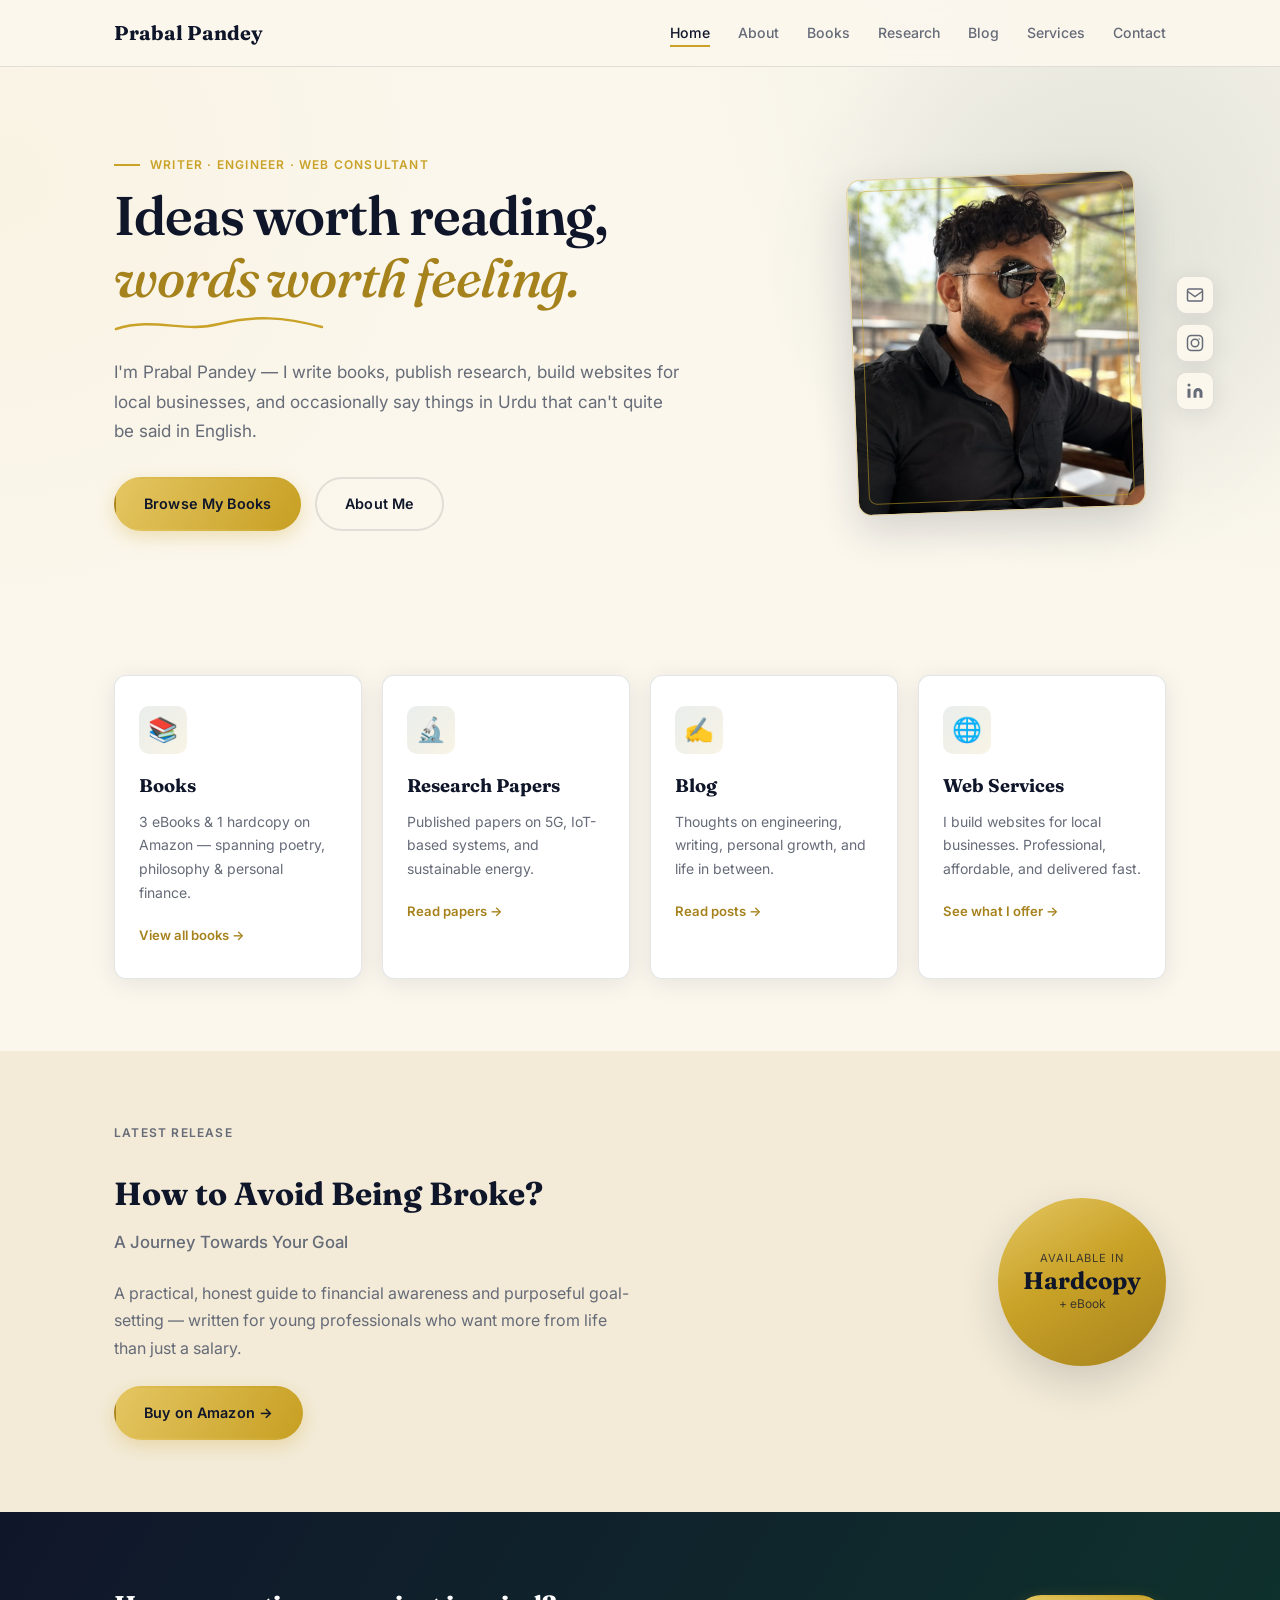
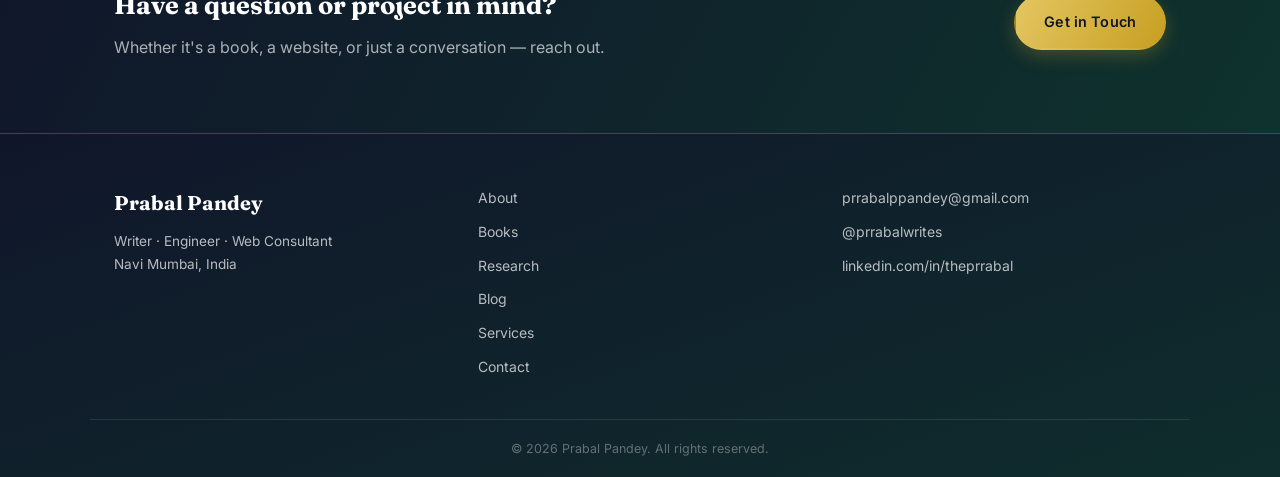
==== index.html @ f01c406b "Add files via upload" ====
<!DOCTYPE html>
<html lang="en">
<head>
<meta charset="UTF-8">
<meta name="viewport" content="width=device-width, initial-scale=1.0">
<meta name="description" content="Prabal Pandey — writer, Electronics & Telecom engineer, and web consultant in Navi Mumbai. Author of four books, published researcher, and website builder for local businesses.">
<link rel="icon" type="image/svg+xml" href="data:image/svg+xml,%3Csvg xmlns='http://www.w3.org/2000/svg' viewBox='0 0 64 64'%3E%3Ccircle cx='32' cy='32' r='32' fill='%2310162A'/%3E%3Ctext x='32' y='42' font-family='Georgia,serif' font-size='26' fill='%23C9A227' text-anchor='middle'%3EPP%3C/text%3E%3C/svg%3E">
<title>Prabal Pandey — Writer, Engineer & Web Consultant</title>
<link rel="preconnect" href="https://fonts.googleapis.com">
<link href="https://fonts.googleapis.com/css2?family=Fraunces:ital,opsz,wght@0,9..144,400;0,9..144,500;0,9..144,600;0,9..144,700;1,9..144,500;1,9..144,600&family=Inter:wght@300;400;500;600&family=Noto+Sans+Devanagari:wght@400;500&display=swap" rel="stylesheet">
<link rel="stylesheet" href="style.css">
</head>
<body>

<header class="site-header">
  <div class="container nav-inner">
    <a href="index.html" class="logo">Prabal Pandey</a>
    <button class="nav-toggle" aria-label="Toggle menu" onclick="document.querySelector('.nav-links').classList.toggle('open')">
      <span></span><span></span><span></span>
    </button>
    <nav class="nav-links">
      <a href="index.html" class="active">Home</a>
      <a href="about.html">About</a>
      <a href="books.html">Books</a>
      <a href="research.html">Research</a>
      <a href="blog.html">Blog</a>
      <a href="services.html">Services</a>
      <a href="contact.html">Contact</a>
    </nav>
  </div>
</header>

<main>
  <!-- Hero -->
  <section class="hero">
    <div class="container hero-inner">
      <div class="hero-text">
        <p class="eyebrow eyebrow-lede">Writer · Engineer · Web Consultant</p>
        <h1>Ideas worth reading,<br><em>words worth feeling.</em></h1>
        <svg class="hero-flourish" viewBox="0 0 210 20" xmlns="http://www.w3.org/2000/svg" aria-hidden="true">
          <path d="M2 14 C 40 2, 70 18, 105 9 S 170 2, 208 12" />
        </svg>
        <p class="hero-sub">I'm Prabal Pandey — I write books, publish research, build websites for local businesses, and occasionally say things in Urdu that can't quite be said in English.</p>
        <div class="hero-cta">
          <a href="books.html" class="btn btn-primary">Browse My Books</a>
          <a href="about.html" class="btn btn-ghost">About Me</a>
        </div>
      </div>
      <div class="hero-image">
        <div class="photo-frame">
          <img src="photo.jpg" alt="Prabal Pandey" onerror="this.parentElement.classList.add('no-photo')">
          <div class="photo-placeholder">PP</div>
        </div>
        <div class="social-float">
          <a href="mailto:prrabalppandey@gmail.com" aria-label="Email" class="social-icon">
            <svg viewBox="0 0 24 24" fill="none" stroke="currentColor" stroke-width="2"><rect x="2" y="4" width="20" height="16" rx="2"/><path d="m2 7 10 7 10-7"/></svg>
          </a>
          <a href="https://www.instagram.com/prrabalwrites" target="_blank" aria-label="Instagram" class="social-icon">
            <svg viewBox="0 0 24 24" fill="none" stroke="currentColor" stroke-width="2"><rect x="2" y="2" width="20" height="20" rx="5"/><circle cx="12" cy="12" r="5"/><circle cx="17.5" cy="6.5" r="1" fill="currentColor" stroke="none"/></svg>
          </a>
          <a href="https://www.linkedin.com/in/theprrabal/" target="_blank" aria-label="LinkedIn" class="social-icon">
            <svg viewBox="0 0 24 24" fill="currentColor"><path d="M16 8a6 6 0 0 1 6 6v7h-4v-7a2 2 0 0 0-2-2 2 2 0 0 0-2 2v7h-4v-7a6 6 0 0 1 6-6zM2 9h4v12H2z"/><circle cx="4" cy="4" r="2"/></svg>
          </a>
        </div>
      </div>
    </div>
  </section>

  <!-- Quick nav cards -->
  <section class="quick-nav section-pad">
    <div class="container">
      <div class="cards-grid">
        <a href="books.html" class="card reveal">
          <div class="card-icon">📚</div>
          <h3>Books</h3>
          <p>3 eBooks & 1 hardcopy on Amazon — spanning poetry, philosophy & personal finance.</p>
          <span class="card-link">View all books →</span>
        </a>
        <a href="research.html" class="card reveal">
          <div class="card-icon">🔬</div>
          <h3>Research Papers</h3>
          <p>Published papers on 5G, IoT-based systems, and sustainable energy.</p>
          <span class="card-link">Read papers →</span>
        </a>
        <a href="blog.html" class="card reveal">
          <div class="card-icon">✍️</div>
          <h3>Blog</h3>
          <p>Thoughts on engineering, writing, personal growth, and life in between.</p>
          <span class="card-link">Read posts →</span>
        </a>
        <a href="services.html" class="card reveal">
          <div class="card-icon">🌐</div>
          <h3>Web Services</h3>
          <p>I build websites for local businesses. Professional, affordable, and delivered fast.</p>
          <span class="card-link">See what I offer →</span>
        </a>
      </div>
    </div>
  </section>

  <!-- Featured book -->
  <section class="featured-book section-pad alt-bg">
    <div class="container featured-inner">
      <div class="featured-text">
        <p class="eyebrow">Latest Release</p>
        <h2>How to Avoid Being Broke?</h2>
        <p class="book-sub">A Journey Towards Your Goal</p>
        <p>A practical, honest guide to financial awareness and purposeful goal-setting — written for young professionals who want more from life than just a salary.</p>
        <a href="https://amzn.in/d/048aUwhO" target="_blank" class="btn btn-primary">Buy on Amazon →</a>
      </div>
      <div class="featured-badge">
        <div class="book-badge">
          <span class="badge-label">Available in</span>
          <span class="badge-format">Hardcopy</span>
          <span class="badge-sub">+ eBook</span>
        </div>
      </div>
    </div>
  </section>

  <!-- Enquiry strip -->
  <section class="enquiry-strip section-pad">
    <div class="container enquiry-inner">
      <div>
        <h2>Have a question or project in mind?</h2>
        <p>Whether it's a book, a website, or just a conversation — reach out.</p>
      </div>
      <a href="contact.html" class="btn btn-primary">Get in Touch</a>
    </div>
  </section>
</main>

<footer class="site-footer">
  <div class="container footer-inner">
    <div class="footer-left">
      <span class="logo">Prabal Pandey</span>
      <p>Writer · Engineer · Web Consultant<br>Navi Mumbai, India</p>
    </div>
    <div class="footer-links">
      <a href="about.html">About</a>
      <a href="books.html">Books</a>
      <a href="research.html">Research</a>
      <a href="blog.html">Blog</a>
      <a href="services.html">Services</a>
      <a href="contact.html">Contact</a>
    </div>
    <div class="footer-social">
      <a href="mailto:prrabalppandey@gmail.com">prrabalppandey@gmail.com</a>
      <a href="https://www.instagram.com/prrabalwrites" target="_blank">@prrabalwrites</a>
      <a href="https://www.linkedin.com/in/theprrabal/" target="_blank">linkedin.com/in/theprrabal</a>
    </div>
  </div>
  <div class="footer-bottom">
    <p>© 2026 Prabal Pandey. All rights reserved.</p>
  </div>
</footer>

<script>
(function(){
  var io = new IntersectionObserver(function(entries){
    entries.forEach(function(e){ if (e.isIntersecting) { e.target.classList.add("is-visible"); io.unobserve(e.target); } });
  }, { threshold: 0.15 });
  document.querySelectorAll(".reveal").forEach(function(el){ io.observe(el); });
})();
</script>
</body>
</html>
---- style.css ----
/* ============================================================
   PRABAL PANDEY — Personal Website Stylesheet
   Design: Ink navy + deep emerald + brass gold — "ledger & manuscript"
   Fonts: Fraunces (display) / Inter (body) / Noto Sans Devanagari
   ============================================================ */

:root {
  --ivory:   #FBF7ED;
  --ivory-d: #F3EBD8;
  --navy:    #10162A;
  --navy-m:  #1B2A4A;
  --emerald: #0E3B2E;
  --emerald-l: #175943;
  --saffron: #C9A227;
  --saffron-d: #A6821D;
  --saffron-l: #E4C662;
  --grey:    #666B78;
  --grey-l:  #98957F;
  --line:    rgba(16,22,42,0.11);
  --radius:  8px;
  --shadow:  0 4px 24px rgba(16,22,42,0.09);
  --shadow-lift: 0 16px 40px rgba(16,22,42,0.16);
  --max-w:   1100px;
}

* { margin: 0; padding: 0; box-sizing: border-box; }
html { scroll-behavior: smooth; }

body {
  background: var(--ivory);
  color: var(--navy);
  font-family: 'Inter', sans-serif;
  font-size: 16px;
  line-height: 1.7;
  -webkit-font-smoothing: antialiased;
  background-image:
    radial-gradient(circle at 100% 0%, rgba(14,59,46,0.05), transparent 40%),
    radial-gradient(circle at 0% 20%, rgba(201,162,39,0.05), transparent 35%);
  background-attachment: fixed;
}

::selection { background: var(--saffron); color: #fff; }
a { color: inherit; text-decoration: none; }
img { max-width: 100%; display: block; }

/* Fraunces optical-size trick: headings get the 'display' cut */
h1, h2, h3, h4, .logo, .eyebrow-serif {
  font-family: 'Fraunces', serif;
  font-optical-sizing: auto;
}

/* ---- Scroll reveal ---- */
.reveal { opacity: 0; transform: translateY(18px); transition: opacity 0.7s ease, transform 0.7s ease; }
.reveal.is-visible { opacity: 1; transform: translateY(0); }

/* ---- Utilities ---- */
.container { max-width: var(--max-w); margin: 0 auto; padding: 0 24px; }
.section-pad { padding: 72px 0; }
.alt-bg { background: var(--ivory-d); }
.eyebrow {
  font-family: 'Inter', sans-serif;
  font-size: 0.75rem;
  font-weight: 600;
  letter-spacing: 0.1em;
  text-transform: uppercase;
  color: var(--saffron);
  margin-bottom: 10px;
}

/* ---- Buttons ---- */
.btn {
  display: inline-block;
  padding: 13px 28px;
  border-radius: 100px;
  font-size: 0.9rem;
  font-weight: 600;
  transition: all 0.25s cubic-bezier(.2,.7,.3,1);
  cursor: pointer;
  letter-spacing: 0.01em;
}
.btn-primary {
  background: linear-gradient(120deg, var(--saffron-l) 0%, var(--saffron) 55%, var(--saffron-d) 100%);
  background-size: 180% 100%;
  background-position: 0% 0%;
  color: var(--navy);
  border: 2px solid transparent;
  box-shadow: 0 6px 18px rgba(201,162,39,0.28);
}
.btn-primary:hover { background-position: 100% 0%; transform: translateY(-2px); box-shadow: 0 10px 24px rgba(201,162,39,0.38); }
.btn-ghost {
  background: transparent;
  color: var(--navy);
  border: 2px solid var(--line);
}
.btn-ghost:hover { border-color: var(--saffron); color: var(--saffron-d); transform: translateY(-2px); }

/* ---- Header / Nav ---- */
.site-header {
  position: sticky; top: 0; z-index: 100;
  background: rgba(251,247,237,0.92);
  backdrop-filter: blur(10px);
  border-bottom: 1px solid var(--line);
}
.nav-inner {
  display: flex;
  align-items: center;
  justify-content: space-between;
  padding-top: 16px;
  padding-bottom: 16px;
}
.logo {
  font-family: 'Fraunces', serif;
  font-weight: 700;
  font-size: 1.25rem;
  color: var(--navy);
}
.nav-links {
  display: flex;
  gap: 28px;
  align-items: center;
}
.nav-links a {
  font-size: 0.88rem;
  font-weight: 500;
  color: var(--grey);
  transition: color 0.15s;
  position: relative;
}
.nav-links a::after {
  content: '';
  position: absolute;
  bottom: -2px; left: 0;
  width: 0; height: 2px;
  background: var(--saffron);
  transition: width 0.2s;
}
.nav-links a:hover, .nav-links a.active { color: var(--navy); }
.nav-links a:hover::after, .nav-links a.active::after { width: 100%; }

.nav-toggle {
  display: none;
  flex-direction: column;
  gap: 5px;
  background: none;
  border: none;
  cursor: pointer;
  padding: 4px;
}
.nav-toggle span {
  display: block;
  width: 24px; height: 2px;
  background: var(--navy);
  border-radius: 2px;
  transition: all 0.2s;
}

/* ---- Hero ---- */
.hero { padding: 88px 0 72px; position: relative; overflow: hidden; }
.hero::before {
  content: '';
  position: absolute;
  top: -20%; right: -8%;
  width: 620px; height: 620px;
  background: radial-gradient(circle, rgba(14,59,46,0.10) 0%, rgba(14,59,46,0) 70%);
  pointer-events: none;
}
.hero-inner {
  display: grid;
  grid-template-columns: 1fr 340px;
  gap: 60px;
  align-items: center;
  position: relative;
}
.hero-text { position: relative; }
.eyebrow.eyebrow-lede { display: flex; align-items: center; gap: 10px; }
.eyebrow.eyebrow-lede::before { content: ''; width: 26px; height: 1.5px; background: var(--saffron); display: inline-block; }
.hero h1 {
  font-family: 'Fraunces', serif;
  font-weight: 600;
  font-size: clamp(2.3rem, 4.5vw, 3.4rem);
  line-height: 1.14;
  letter-spacing: -0.02em;
  margin-bottom: 6px;
}
.hero h1 em { color: var(--saffron-d); font-style: italic; font-weight: 500; }
.hero-flourish { width: 210px; height: 20px; margin-bottom: 22px; display: block; }
.hero-flourish path {
  fill: none;
  stroke: var(--saffron);
  stroke-width: 2.5;
  stroke-linecap: round;
  stroke-dasharray: 260;
  stroke-dashoffset: 260;
  animation: draw-flourish 1.4s 0.3s cubic-bezier(.3,.8,.4,1) forwards;
}
@keyframes draw-flourish { to { stroke-dashoffset: 0; } }
.hero-sub {
  color: var(--grey);
  max-width: 52ch;
  margin-bottom: 32px;
  font-size: 1.07rem;
}
.hero-cta { display: flex; gap: 14px; flex-wrap: wrap; }
.hero-image { position: relative; display: flex; justify-content: center; }
.photo-frame {
  width: 288px; height: 336px;
  border-radius: 14px;
  overflow: hidden;
  background: var(--ivory-d);
  border: 1px solid rgba(201,162,39,0.35);
  box-shadow: var(--shadow-lift);
  position: relative;
  transform: rotate(-2.2deg);
  transition: transform 0.4s cubic-bezier(.2,.7,.3,1);
}
.photo-frame:hover { transform: rotate(0deg) scale(1.015); }
.photo-frame::after {
  content: '';
  position: absolute;
  inset: 10px;
  border: 1px solid rgba(201,162,39,0.55);
  border-radius: 8px;
  pointer-events: none;
  z-index: 2;
}
.photo-frame img {
  width: 100%; height: 100%;
  object-fit: cover;
  object-position: top center;
}
.photo-frame .photo-placeholder {
  display: none;
  width: 100%; height: 100%;
  align-items: center;
  justify-content: center;
  font-family: 'Fraunces', serif;
  font-size: 3rem;
  color: var(--grey-l);
}
.photo-frame.no-photo img { display: none; }
.photo-frame.no-photo .photo-placeholder { display: flex; }

.social-float {
  display: flex;
  flex-direction: column;
  gap: 10px;
  position: absolute;
  right: -48px; top: 50%;
  transform: translateY(-50%);
}
.social-icon {
  width: 38px; height: 38px;
  border-radius: 10px;
  border: 1px solid var(--line);
  background: var(--ivory);
  display: flex; align-items: center; justify-content: center;
  color: var(--grey);
  transition: all 0.18s ease;
  box-shadow: var(--shadow);
}
.social-icon svg { width: 18px; height: 18px; }
.social-icon:hover { color: var(--saffron-d); border-color: var(--saffron); transform: translateX(-2px); }

/* ---- Cards grid ---- */
.cards-grid {
  display: grid;
  grid-template-columns: repeat(4, 1fr);
  gap: 20px;
}
.card {
  background: #fff;
  border: 1px solid var(--line);
  border-radius: 12px;
  padding: 30px 24px;
  transition: all 0.28s cubic-bezier(.2,.7,.3,1);
  display: block;
  box-shadow: var(--shadow);
  position: relative;
  overflow: hidden;
}
.card::before {
  content: '';
  position: absolute; top: 0; left: 0; right: 0; height: 3px;
  background: linear-gradient(90deg, var(--emerald-l), var(--saffron));
  transform: scaleX(0); transform-origin: left;
  transition: transform 0.3s ease;
}
.card:hover { transform: translateY(-6px); border-color: rgba(201,162,39,0.4); box-shadow: var(--shadow-lift); }
.card:hover::before { transform: scaleX(1); }
.card-icon {
  width: 48px; height: 48px;
  border-radius: 10px;
  background: linear-gradient(135deg, rgba(14,59,46,0.09), rgba(201,162,39,0.12));
  display: flex; align-items: center; justify-content: center;
  font-size: 1.5rem;
  margin-bottom: 16px;
}
.card h3 {
  font-family: 'Fraunces', serif;
  font-size: 1.15rem;
  margin-bottom: 8px;
}
.card p { font-size: 0.875rem; color: var(--grey); margin-bottom: 16px; }
.card-link { font-size: 0.82rem; font-weight: 600; color: var(--saffron-d); }

/* ---- Featured book ---- */
.featured-inner {
  display: grid;
  grid-template-columns: 1fr auto;
  gap: 60px;
  align-items: center;
}
.featured-text h2 {
  font-family: 'Fraunces', serif;
  font-size: 2rem;
  margin-bottom: 6px;
}
.book-sub { font-weight: 500; color: var(--grey); margin-bottom: 16px; font-size: 1.05rem; }
.featured-text p { color: var(--grey); max-width: 52ch; margin-bottom: 24px; }
.book-badge {
  width: 168px; height: 168px;
  border-radius: 50%;
  background: linear-gradient(150deg, var(--saffron-l) 0%, var(--saffron) 45%, var(--saffron-d) 100%);
  color: var(--navy);
  display: flex;
  flex-direction: column;
  align-items: center;
  justify-content: center;
  text-align: center;
  padding: 16px;
  box-shadow: var(--shadow-lift);
}
.badge-label { font-size: 0.7rem; text-transform: uppercase; letter-spacing: 0.08em; opacity: 0.75; }
.badge-format { font-family: 'Fraunces', serif; font-size: 1.5rem; font-weight: 700; line-height: 1.1; }
.badge-sub { font-size: 0.75rem; opacity: 0.75; }

/* ---- Enquiry strip ---- */
.enquiry-strip { background: linear-gradient(120deg, var(--navy) 0%, var(--emerald) 130%); }
.enquiry-inner {
  display: flex;
  align-items: center;
  justify-content: space-between;
  gap: 32px;
  flex-wrap: wrap;
}
.enquiry-strip h2 {
  font-family: 'Fraunces', serif;
  font-size: 1.6rem;
  color: #fff;
  margin-bottom: 6px;
}
.enquiry-strip p { color: rgba(255,255,255,0.65); }
.enquiry-strip .btn-primary { flex-shrink: 0; }

/* ---- Page Hero (inner pages) ---- */
.page-hero {
  background: linear-gradient(125deg, var(--navy) 0%, var(--emerald) 140%);
  padding: 64px 0;
  text-align: center;
  position: relative;
  border-bottom: 1px solid rgba(201,162,39,0.3);
}
.page-hero h1 {
  font-family: 'Fraunces', serif;
  font-weight: 600;
  font-size: 2.5rem;
  color: #fff;
  margin-bottom: 12px;
}
.page-hero p { color: rgba(255,255,255,0.68); max-width: 50ch; margin: 0 auto; }

/* ---- About page ---- */
.about-grid {
  display: grid;
  grid-template-columns: 340px 1fr;
  gap: 60px;
  align-items: start;
}
.about-photo {
  border-radius: 14px;
  overflow: hidden;
  border: 1px solid rgba(201,162,39,0.35);
  box-shadow: var(--shadow-lift);
  height: 400px;
  background: var(--ivory-d);
  position: relative;
}
.about-photo::after {
  content: '';
  position: absolute;
  inset: 10px;
  border: 1px solid rgba(201,162,39,0.55);
  border-radius: 8px;
  pointer-events: none;
}
.about-photo img { width: 100%; height: 100%; object-fit: cover; object-position: top center; }
.about-photo .photo-placeholder { display: none; width: 100%; height: 100%; align-items: center; justify-content: center; font-family: 'Fraunces', serif; font-size: 4rem; color: var(--grey-l); }
.about-photo.no-photo img { display: none; }
.about-photo.no-photo .photo-placeholder { display: flex; }
.about-content h2 {
  font-family: 'Fraunces', serif;
  font-size: 2rem;
  margin-bottom: 6px;
}
.about-role { color: var(--saffron); font-weight: 600; font-size: 0.9rem; letter-spacing: 0.04em; text-transform: uppercase; margin-bottom: 20px; }
.about-content p { color: var(--grey); margin-bottom: 16px; }
.about-content p:last-child { margin-bottom: 0; }
.about-tags { display: flex; flex-wrap: wrap; gap: 10px; margin-top: 24px; }
.tag {
  font-size: 0.8rem;
  padding: 5px 14px;
  border-radius: 100px;
  background: var(--ivory-d);
  border: 1px solid var(--line);
  color: var(--navy);
  font-weight: 500;
}

/* ---- Books page ---- */
.books-grid { display: flex; flex-direction: column; gap: 32px; }
.book-card {
  display: grid;
  grid-template-columns: auto 1fr auto;
  gap: 28px;
  align-items: start;
  background: #fff;
  border: 1px solid var(--line);
  border-radius: 10px;
  padding: 28px;
  box-shadow: var(--shadow);
  transition: all 0.2s ease;
}
.book-card:hover { border-color: var(--saffron); transform: translateY(-2px); }
.book-spine {
  width: 80px; height: 110px;
  border-radius: 4px;
  display: flex;
  align-items: center;
  justify-content: center;
  font-size: 2rem;
  flex-shrink: 0;
}
.book-spine.ebook { background: linear-gradient(135deg, #C9A227 0%, #A6821D 100%); }
.book-spine.hardcopy { background: linear-gradient(135deg, #10162A 0%, #1B2A4A 100%); }
.book-info h3 {
  font-family: 'Fraunces', serif;
  font-size: 1.3rem;
  margin-bottom: 6px;
}
.book-format {
  display: inline-block;
  font-size: 0.7rem;
  text-transform: uppercase;
  letter-spacing: 0.07em;
  padding: 3px 10px;
  border-radius: 100px;
  margin-bottom: 12px;
  font-weight: 600;
}
.book-format.ebook { background: rgba(201,162,39,0.12); color: var(--saffron-d); }
.book-format.hardcopy { background: rgba(26,31,54,0.08); color: var(--navy); }
.book-info p { color: var(--grey); font-size: 0.92rem; }
.book-cta { flex-shrink: 0; }

/* ---- Research page ---- */
.papers-list { display: flex; flex-direction: column; gap: 24px; }
.paper-card {
  background: #fff;
  border: 1px solid var(--line);
  border-radius: 10px;
  padding: 28px;
  box-shadow: var(--shadow);
  transition: border-color 0.2s;
}
.paper-card:hover { border-color: var(--saffron); }
.paper-meta {
  display: flex;
  gap: 12px;
  align-items: center;
  margin-bottom: 10px;
  flex-wrap: wrap;
}
.paper-tag {
  font-size: 0.7rem;
  text-transform: uppercase;
  letter-spacing: 0.07em;
  font-weight: 600;
  padding: 3px 10px;
  border-radius: 100px;
  background: rgba(201,162,39,0.1);
  color: var(--saffron-d);
}
.paper-journal {
  font-size: 0.8rem;
  color: var(--grey-l);
}
.paper-card h3 {
  font-family: 'Fraunces', serif;
  font-size: 1.15rem;
  margin-bottom: 8px;
}
.paper-card p { color: var(--grey); font-size: 0.9rem; margin-bottom: 16px; }
.paper-link {
  font-size: 0.85rem;
  font-weight: 600;
  color: var(--saffron);
  display: inline-flex;
  align-items: center;
  gap: 6px;
  transition: gap 0.15s;
}
.paper-link:hover { gap: 10px; }

/* ---- Blog page ---- */
.blog-grid { display: grid; grid-template-columns: repeat(2, 1fr); gap: 24px; }
.blog-card {
  background: #fff;
  border: 1px solid var(--line);
  border-radius: 10px;
  overflow: hidden;
  box-shadow: var(--shadow);
  transition: all 0.2s ease;
}
.blog-card:hover { transform: translateY(-3px); border-color: var(--saffron); }
.blog-img {
  height: 180px;
  background: var(--ivory-d);
  display: flex;
  align-items: center;
  justify-content: center;
  font-size: 3rem;
}
.blog-body { padding: 22px; }
.blog-date { font-size: 0.75rem; color: var(--grey-l); margin-bottom: 8px; }
.blog-body h3 { font-family: 'Fraunces', serif; font-size: 1.1rem; margin-bottom: 8px; }
.blog-body p { font-size: 0.875rem; color: var(--grey); margin-bottom: 16px; }
.blog-link { font-size: 0.82rem; font-weight: 600; color: var(--saffron); }

.blog-coming {
  text-align: center;
  padding: 72px 24px;
  background: #fff;
  border: 1px dashed var(--line);
  border-radius: 10px;
}
.blog-coming .big-icon { font-size: 3rem; margin-bottom: 16px; }
.blog-coming h3 { font-family: 'Fraunces', serif; font-size: 1.5rem; margin-bottom: 10px; }
.blog-coming p { color: var(--grey); max-width: 42ch; margin: 0 auto 24px; }

/* ---- Services page ---- */
.services-hero-text {
  max-width: 640px;
  margin: 0 auto;
  text-align: center;
  padding: 64px 24px 0;
}
.services-hero-text h2 {
  font-family: 'Fraunces', serif;
  font-size: 2rem;
  margin-bottom: 14px;
}
.services-hero-text p { color: var(--grey); }

.services-grid {
  display: grid;
  grid-template-columns: repeat(3, 1fr);
  gap: 22px;
  margin-top: 48px;
}
.service-card {
  background: #fff;
  border: 1px solid var(--line);
  border-radius: 10px;
  padding: 28px;
  box-shadow: var(--shadow);
}
.service-icon { font-size: 2rem; margin-bottom: 14px; }
.service-card h3 { font-family: 'Fraunces', serif; font-size: 1.15rem; margin-bottom: 10px; }
.service-card p { font-size: 0.875rem; color: var(--grey); margin-bottom: 16px; }
.service-list { list-style: none; margin-bottom: 16px; }
.service-list li {
  font-size: 0.85rem;
  color: var(--grey);
  padding: 4px 0;
  padding-left: 16px;
  position: relative;
}
.service-list li::before { content: '✓'; position: absolute; left: 0; color: var(--saffron); font-weight: 700; }

.portfolio-strip { margin-top: 48px; }
.portfolio-strip h3 {
  font-family: 'Fraunces', serif;
  font-size: 1.3rem;
  margin-bottom: 20px;
}
.portfolio-item {
  display: flex;
  align-items: center;
  justify-content: space-between;
  background: #fff;
  border: 1px solid var(--line);
  border-radius: 10px;
  padding: 20px 24px;
  box-shadow: var(--shadow);
  flex-wrap: wrap;
  gap: 12px;
}
.portfolio-info h4 { font-family: 'Fraunces', serif; font-size: 1rem; }
.portfolio-info p { font-size: 0.83rem; color: var(--grey); }
.portfolio-item a { font-size: 0.85rem; font-weight: 600; color: var(--saffron); }

/* ---- Contact page ---- */
.contact-grid {
  display: grid;
  grid-template-columns: 1fr 1fr;
  gap: 52px;
  align-items: start;
}
.contact-info h2 { font-family: 'Fraunces', serif; font-size: 2rem; margin-bottom: 14px; }
.contact-info p { color: var(--grey); margin-bottom: 28px; }
.contact-items { display: flex; flex-direction: column; gap: 16px; }
.contact-item {
  display: flex;
  align-items: center;
  gap: 14px;
  padding: 14px 16px;
  background: #fff;
  border: 1px solid var(--line);
  border-radius: var(--radius);
  box-shadow: var(--shadow);
  transition: border-color 0.18s;
}
.contact-item:hover { border-color: var(--saffron); }
.c-icon { width: 38px; height: 38px; border-radius: 8px; background: var(--ivory-d); display: flex; align-items: center; justify-content: center; flex-shrink: 0; }
.c-icon svg { width: 18px; height: 18px; color: var(--saffron); }
.c-label { font-size: 0.75rem; color: var(--grey-l); }
.c-val { font-size: 0.9rem; font-weight: 500; }

/* ---- Enquiry Form ---- */
.enquiry-form-wrap {
  background: #fff;
  border: 1px solid var(--line);
  border-radius: 12px;
  padding: 36px;
  box-shadow: var(--shadow);
}
.enquiry-form-wrap h3 {
  font-family: 'Fraunces', serif;
  font-size: 1.4rem;
  margin-bottom: 24px;
}
.form-group { margin-bottom: 18px; }
.form-group label {
  display: block;
  font-size: 0.82rem;
  font-weight: 600;
  margin-bottom: 6px;
  color: var(--navy);
}
.form-group input,
.form-group textarea,
.form-group select {
  width: 100%;
  padding: 11px 14px;
  border: 1px solid var(--line);
  border-radius: var(--radius);
  font-family: 'Inter', sans-serif;
  font-size: 0.9rem;
  color: var(--navy);
  background: var(--ivory);
  transition: border-color 0.18s;
  outline: none;
}
.form-group input:focus,
.form-group textarea:focus,
.form-group select:focus { border-color: var(--saffron); background: #fff; }
.form-group textarea { resize: vertical; min-height: 110px; }
.form-row { display: grid; grid-template-columns: 1fr 1fr; gap: 14px; }
.form-success {
  display: none;
  text-align: center;
  padding: 28px;
  color: var(--grey);
}
.form-success .success-icon { font-size: 2.5rem; margin-bottom: 12px; }
.form-success h4 { font-family: 'Fraunces', serif; font-size: 1.3rem; color: var(--navy); margin-bottom: 8px; }

/* ---- Footer ---- */
.site-footer {
  background: linear-gradient(160deg, var(--navy) 0%, var(--emerald) 160%);
  color: rgba(255,255,255,0.7);
  padding: 52px 0 0;
  border-top: 1px solid rgba(201,162,39,0.3);
}
.footer-inner {
  display: grid;
  grid-template-columns: 1fr 1fr 1fr;
  gap: 40px;
  padding-bottom: 40px;
  border-bottom: 1px solid rgba(255,255,255,0.1);
}
.footer-left .logo { color: #fff; display: block; margin-bottom: 10px; }
.footer-left p { font-size: 0.85rem; line-height: 1.7; }
.footer-links, .footer-social {
  display: flex;
  flex-direction: column;
  gap: 10px;
  font-size: 0.875rem;
}
.footer-links a, .footer-social a { transition: color 0.15s; }
.footer-links a:hover, .footer-social a:hover { color: var(--saffron); }
.footer-bottom {
  text-align: center;
  padding: 18px 0;
  font-size: 0.78rem;
  color: rgba(255,255,255,0.35);
}

/* ---- Responsive ---- */
@media (max-width: 900px) {
  .hero-inner { grid-template-columns: 1fr; }
  .hero-image { display: none; }
  .cards-grid { grid-template-columns: repeat(2, 1fr); }
  .about-grid { grid-template-columns: 1fr; }
  .about-photo { height: 280px; }
  .services-grid { grid-template-columns: 1fr; }
  .contact-grid { grid-template-columns: 1fr; }
  .footer-inner { grid-template-columns: 1fr 1fr; }
  .featured-inner { grid-template-columns: 1fr; }
  .book-badge { display: none; }
}

@media (max-width: 640px) {
  .section-pad { padding: 48px 0; }
  .cards-grid { grid-template-columns: 1fr; }
  .nav-links { display: none; flex-direction: column; position: absolute; top: 60px; left: 0; right: 0; background: var(--ivory); padding: 20px 24px; border-bottom: 1px solid var(--line); gap: 16px; z-index: 200; }
  .nav-links.open { display: flex; }
  .nav-toggle { display: flex; }
  .site-header { position: relative; }
  .book-card { grid-template-columns: 1fr; }
  .book-spine { width: 60px; height: 80px; }
  .blog-grid { grid-template-columns: 1fr; }
  .form-row { grid-template-columns: 1fr; }
  .footer-inner { grid-template-columns: 1fr; gap: 28px; }
  .enquiry-inner { flex-direction: column; text-align: center; }
}

@media (prefers-reduced-motion: reduce) {
  * { animation: none !important; transition: none !important; }
}

a:focus-visible, button:focus-visible {
  outline: 2px solid var(--saffron);
  outline-offset: 2px;
  border-radius: 2px;
}
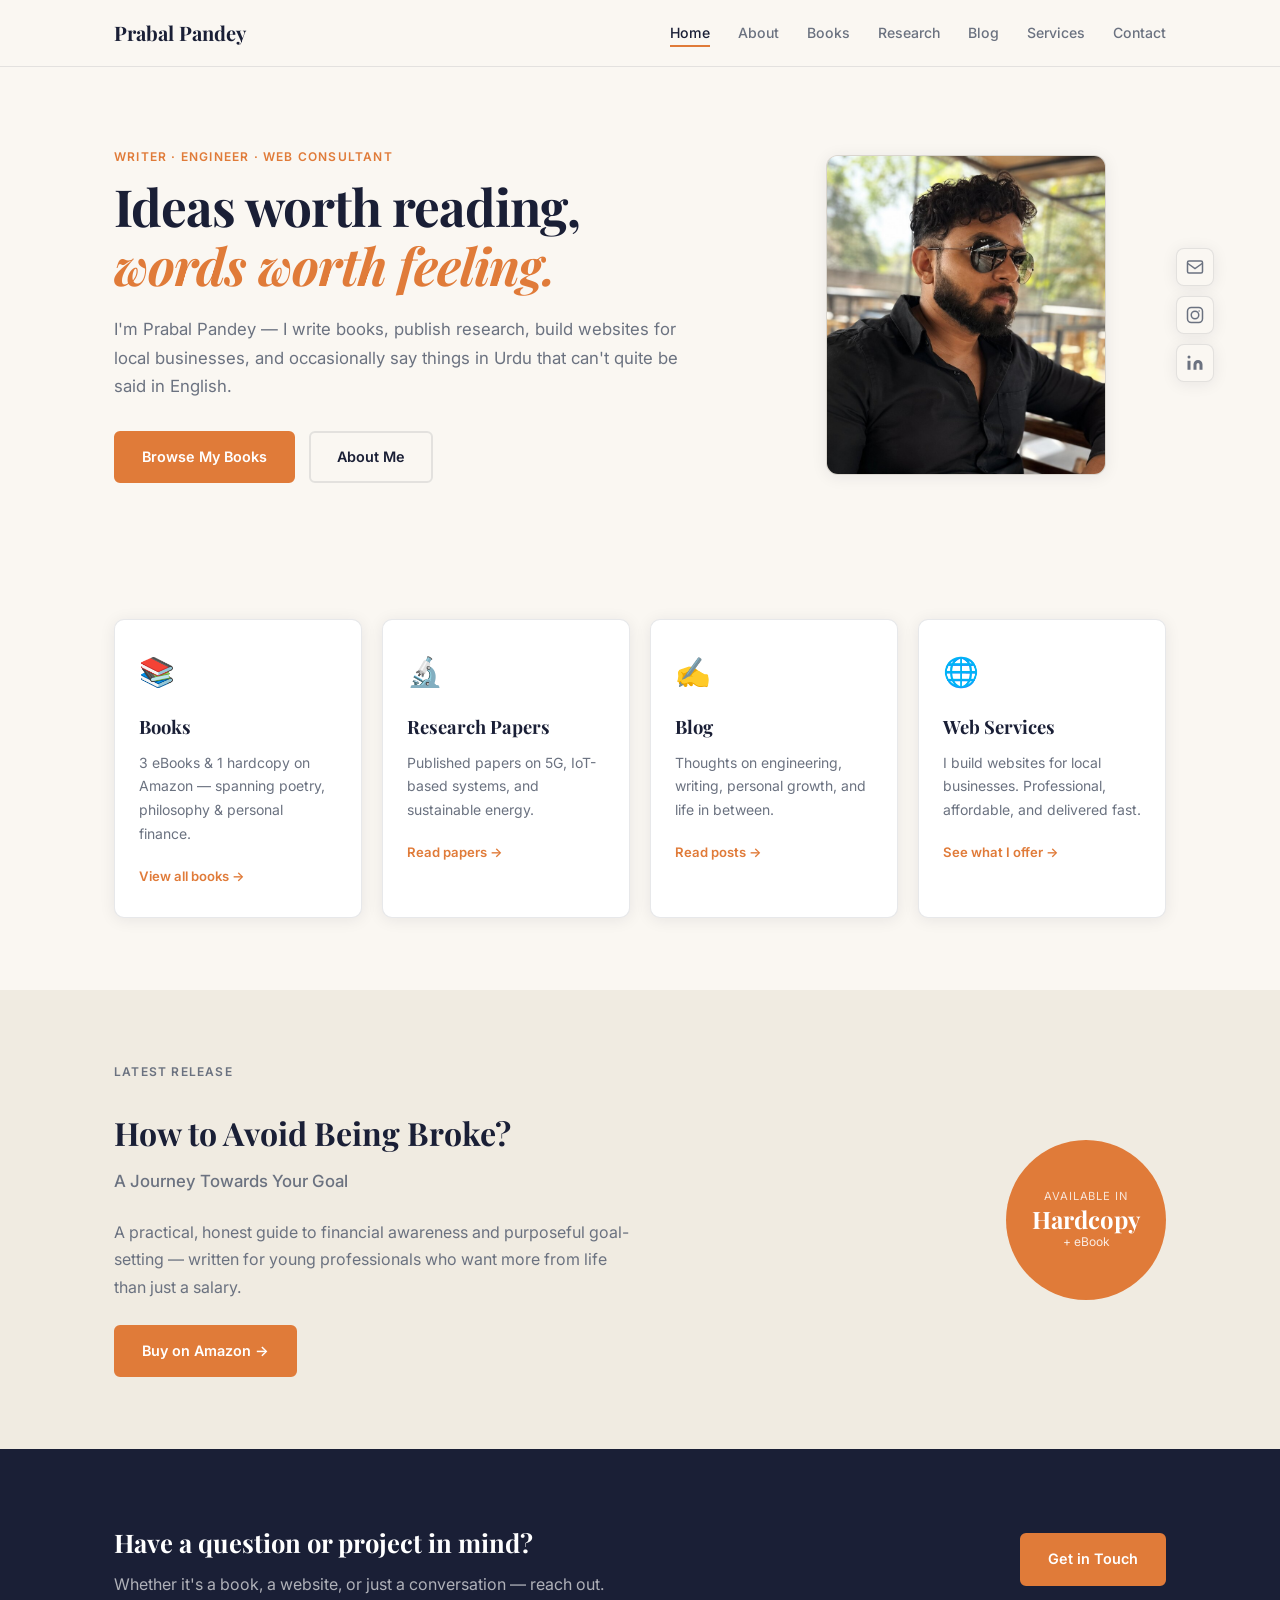
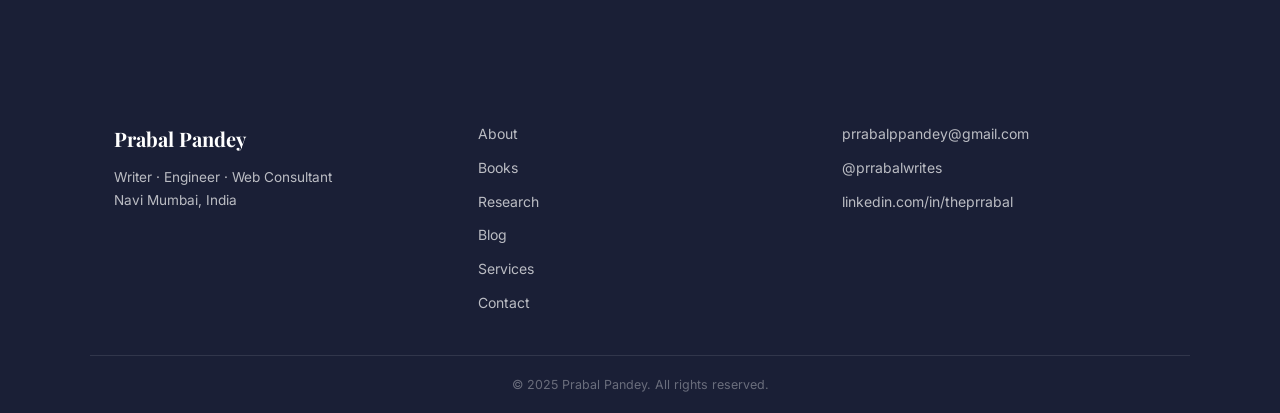
==== commit 8d7c4412: "Add files via upload" ====
--- a/index.html
+++ b/index.html
@@ -3,11 +3,9 @@
 <head>
 <meta charset="UTF-8">
 <meta name="viewport" content="width=device-width, initial-scale=1.0">
-<meta name="description" content="Prabal Pandey — writer, Electronics & Telecom engineer, and web consultant in Navi Mumbai. Author of four books, published researcher, and website builder for local businesses.">
-<link rel="icon" type="image/svg+xml" href="data:image/svg+xml,%3Csvg xmlns='http://www.w3.org/2000/svg' viewBox='0 0 64 64'%3E%3Ccircle cx='32' cy='32' r='32' fill='%2310162A'/%3E%3Ctext x='32' y='42' font-family='Georgia,serif' font-size='26' fill='%23C9A227' text-anchor='middle'%3EPP%3C/text%3E%3C/svg%3E">
 <title>Prabal Pandey — Writer, Engineer & Web Consultant</title>
 <link rel="preconnect" href="https://fonts.googleapis.com">
-<link href="https://fonts.googleapis.com/css2?family=Fraunces:ital,opsz,wght@0,9..144,400;0,9..144,500;0,9..144,600;0,9..144,700;1,9..144,500;1,9..144,600&family=Inter:wght@300;400;500;600&family=Noto+Sans+Devanagari:wght@400;500&display=swap" rel="stylesheet">
+<link href="https://fonts.googleapis.com/css2?family=Playfair+Display:ital,wght@0,400;0,600;0,700;1,400;1,600&family=Inter:wght@300;400;500;600&family=Noto+Sans+Devanagari:wght@400;500&display=swap" rel="stylesheet">
 <link rel="stylesheet" href="style.css">
 </head>
 <body>
@@ -35,11 +33,8 @@
   <section class="hero">
     <div class="container hero-inner">
       <div class="hero-text">
-        <p class="eyebrow eyebrow-lede">Writer · Engineer · Web Consultant</p>
+        <p class="eyebrow">Writer · Engineer · Web Consultant</p>
         <h1>Ideas worth reading,<br><em>words worth feeling.</em></h1>
-        <svg class="hero-flourish" viewBox="0 0 210 20" xmlns="http://www.w3.org/2000/svg" aria-hidden="true">
-          <path d="M2 14 C 40 2, 70 18, 105 9 S 170 2, 208 12" />
-        </svg>
         <p class="hero-sub">I'm Prabal Pandey — I write books, publish research, build websites for local businesses, and occasionally say things in Urdu that can't quite be said in English.</p>
         <div class="hero-cta">
           <a href="books.html" class="btn btn-primary">Browse My Books</a>
@@ -70,25 +65,25 @@
   <section class="quick-nav section-pad">
     <div class="container">
       <div class="cards-grid">
-        <a href="books.html" class="card reveal">
+        <a href="books.html" class="card">
           <div class="card-icon">📚</div>
           <h3>Books</h3>
           <p>3 eBooks & 1 hardcopy on Amazon — spanning poetry, philosophy & personal finance.</p>
           <span class="card-link">View all books →</span>
         </a>
-        <a href="research.html" class="card reveal">
+        <a href="research.html" class="card">
           <div class="card-icon">🔬</div>
           <h3>Research Papers</h3>
           <p>Published papers on 5G, IoT-based systems, and sustainable energy.</p>
           <span class="card-link">Read papers →</span>
         </a>
-        <a href="blog.html" class="card reveal">
+        <a href="blog.html" class="card">
           <div class="card-icon">✍️</div>
           <h3>Blog</h3>
           <p>Thoughts on engineering, writing, personal growth, and life in between.</p>
           <span class="card-link">Read posts →</span>
         </a>
-        <a href="services.html" class="card reveal">
+        <a href="services.html" class="card">
           <div class="card-icon">🌐</div>
           <h3>Web Services</h3>
           <p>I build websites for local businesses. Professional, affordable, and delivered fast.</p>
@@ -151,17 +146,9 @@
     </div>
   </div>
   <div class="footer-bottom">
-    <p>© 2026 Prabal Pandey. All rights reserved.</p>
+    <p>© 2025 Prabal Pandey. All rights reserved.</p>
   </div>
 </footer>
 
-<script>
-(function(){
-  var io = new IntersectionObserver(function(entries){
-    entries.forEach(function(e){ if (e.isIntersecting) { e.target.classList.add("is-visible"); io.unobserve(e.target); } });
-  }, { threshold: 0.15 });
-  document.querySelectorAll(".reveal").forEach(function(el){ io.observe(el); });
-})();
-</script>
 </body>
 </html>
--- a/style.css
+++ b/style.css
@@ -1,25 +1,21 @@
 /* ============================================================
    PRABAL PANDEY — Personal Website Stylesheet
-   Design: Ink navy + deep emerald + brass gold — "ledger & manuscript"
-   Fonts: Fraunces (display) / Inter (body) / Noto Sans Devanagari
+   Design: Warm ivory + deep navy + saffron accent
+   Fonts: Playfair Display (display) / Inter (body) / Noto Sans Devanagari
    ============================================================ */
 
 :root {
-  --ivory:   #FBF7ED;
-  --ivory-d: #F3EBD8;
-  --navy:    #10162A;
-  --navy-m:  #1B2A4A;
-  --emerald: #0E3B2E;
-  --emerald-l: #175943;
-  --saffron: #C9A227;
-  --saffron-d: #A6821D;
-  --saffron-l: #E4C662;
-  --grey:    #666B78;
-  --grey-l:  #98957F;
-  --line:    rgba(16,22,42,0.11);
-  --radius:  8px;
-  --shadow:  0 4px 24px rgba(16,22,42,0.09);
-  --shadow-lift: 0 16px 40px rgba(16,22,42,0.16);
+  --ivory:   #FAF7F2;
+  --ivory-d: #F0EBE1;
+  --navy:    #1A1F36;
+  --navy-m:  #2D3355;
+  --saffron: #E07B39;
+  --saffron-d: #C4622A;
+  --grey:    #6B7280;
+  --grey-l:  #9CA3AF;
+  --line:    rgba(26,31,54,0.10);
+  --radius:  6px;
+  --shadow:  0 2px 16px rgba(26,31,54,0.08);
   --max-w:   1100px;
 }
 
@@ -33,25 +29,11 @@
   font-size: 16px;
   line-height: 1.7;
   -webkit-font-smoothing: antialiased;
-  background-image:
-    radial-gradient(circle at 100% 0%, rgba(14,59,46,0.05), transparent 40%),
-    radial-gradient(circle at 0% 20%, rgba(201,162,39,0.05), transparent 35%);
-  background-attachment: fixed;
 }
 
 ::selection { background: var(--saffron); color: #fff; }
 a { color: inherit; text-decoration: none; }
 img { max-width: 100%; display: block; }
-
-/* Fraunces optical-size trick: headings get the 'display' cut */
-h1, h2, h3, h4, .logo, .eyebrow-serif {
-  font-family: 'Fraunces', serif;
-  font-optical-sizing: auto;
-}
-
-/* ---- Scroll reveal ---- */
-.reveal { opacity: 0; transform: translateY(18px); transition: opacity 0.7s ease, transform 0.7s ease; }
-.reveal.is-visible { opacity: 1; transform: translateY(0); }
 
 /* ---- Utilities ---- */
 .container { max-width: var(--max-w); margin: 0 auto; padding: 0 24px; }
@@ -70,35 +52,31 @@
 /* ---- Buttons ---- */
 .btn {
   display: inline-block;
-  padding: 13px 28px;
-  border-radius: 100px;
+  padding: 12px 26px;
+  border-radius: var(--radius);
   font-size: 0.9rem;
   font-weight: 600;
-  transition: all 0.25s cubic-bezier(.2,.7,.3,1);
+  transition: all 0.2s ease;
   cursor: pointer;
-  letter-spacing: 0.01em;
 }
 .btn-primary {
-  background: linear-gradient(120deg, var(--saffron-l) 0%, var(--saffron) 55%, var(--saffron-d) 100%);
-  background-size: 180% 100%;
-  background-position: 0% 0%;
-  color: var(--navy);
-  border: 2px solid transparent;
-  box-shadow: 0 6px 18px rgba(201,162,39,0.28);
-}
-.btn-primary:hover { background-position: 100% 0%; transform: translateY(-2px); box-shadow: 0 10px 24px rgba(201,162,39,0.38); }
+  background: var(--saffron);
+  color: #fff;
+  border: 2px solid var(--saffron);
+}
+.btn-primary:hover { background: var(--saffron-d); border-color: var(--saffron-d); transform: translateY(-1px); }
 .btn-ghost {
   background: transparent;
   color: var(--navy);
   border: 2px solid var(--line);
 }
-.btn-ghost:hover { border-color: var(--saffron); color: var(--saffron-d); transform: translateY(-2px); }
+.btn-ghost:hover { border-color: var(--navy); transform: translateY(-1px); }
 
 /* ---- Header / Nav ---- */
 .site-header {
   position: sticky; top: 0; z-index: 100;
-  background: rgba(251,247,237,0.92);
-  backdrop-filter: blur(10px);
+  background: rgba(250,247,242,0.95);
+  backdrop-filter: blur(8px);
   border-bottom: 1px solid var(--line);
 }
 .nav-inner {
@@ -109,7 +87,7 @@
   padding-bottom: 16px;
 }
 .logo {
-  font-family: 'Fraunces', serif;
+  font-family: 'Playfair Display', serif;
   font-weight: 700;
   font-size: 1.25rem;
   color: var(--navy);
@@ -155,73 +133,37 @@
 }
 
 /* ---- Hero ---- */
-.hero { padding: 88px 0 72px; position: relative; overflow: hidden; }
-.hero::before {
-  content: '';
-  position: absolute;
-  top: -20%; right: -8%;
-  width: 620px; height: 620px;
-  background: radial-gradient(circle, rgba(14,59,46,0.10) 0%, rgba(14,59,46,0) 70%);
-  pointer-events: none;
-}
+.hero { padding: 80px 0 64px; }
 .hero-inner {
   display: grid;
   grid-template-columns: 1fr 340px;
   gap: 60px;
   align-items: center;
-  position: relative;
-}
-.hero-text { position: relative; }
-.eyebrow.eyebrow-lede { display: flex; align-items: center; gap: 10px; }
-.eyebrow.eyebrow-lede::before { content: ''; width: 26px; height: 1.5px; background: var(--saffron); display: inline-block; }
+}
 .hero h1 {
-  font-family: 'Fraunces', serif;
-  font-weight: 600;
-  font-size: clamp(2.3rem, 4.5vw, 3.4rem);
-  line-height: 1.14;
+  font-family: 'Playfair Display', serif;
+  font-size: clamp(2.2rem, 4.5vw, 3.2rem);
+  line-height: 1.15;
   letter-spacing: -0.02em;
-  margin-bottom: 6px;
-}
-.hero h1 em { color: var(--saffron-d); font-style: italic; font-weight: 500; }
-.hero-flourish { width: 210px; height: 20px; margin-bottom: 22px; display: block; }
-.hero-flourish path {
-  fill: none;
-  stroke: var(--saffron);
-  stroke-width: 2.5;
-  stroke-linecap: round;
-  stroke-dasharray: 260;
-  stroke-dashoffset: 260;
-  animation: draw-flourish 1.4s 0.3s cubic-bezier(.3,.8,.4,1) forwards;
-}
-@keyframes draw-flourish { to { stroke-dashoffset: 0; } }
+  margin-bottom: 20px;
+}
+.hero h1 em { color: var(--saffron); font-style: italic; }
 .hero-sub {
   color: var(--grey);
   max-width: 52ch;
-  margin-bottom: 32px;
-  font-size: 1.07rem;
+  margin-bottom: 30px;
+  font-size: 1.05rem;
 }
 .hero-cta { display: flex; gap: 14px; flex-wrap: wrap; }
-.hero-image { position: relative; display: flex; justify-content: center; }
+.hero-image { position: relative; }
 .photo-frame {
-  width: 288px; height: 336px;
-  border-radius: 14px;
+  width: 280px; height: 320px;
+  border-radius: 12px;
   overflow: hidden;
   background: var(--ivory-d);
-  border: 1px solid rgba(201,162,39,0.35);
-  box-shadow: var(--shadow-lift);
+  border: 1px solid var(--line);
+  box-shadow: var(--shadow);
   position: relative;
-  transform: rotate(-2.2deg);
-  transition: transform 0.4s cubic-bezier(.2,.7,.3,1);
-}
-.photo-frame:hover { transform: rotate(0deg) scale(1.015); }
-.photo-frame::after {
-  content: '';
-  position: absolute;
-  inset: 10px;
-  border: 1px solid rgba(201,162,39,0.55);
-  border-radius: 8px;
-  pointer-events: none;
-  z-index: 2;
 }
 .photo-frame img {
   width: 100%; height: 100%;
@@ -233,7 +175,7 @@
   width: 100%; height: 100%;
   align-items: center;
   justify-content: center;
-  font-family: 'Fraunces', serif;
+  font-family: 'Playfair Display', serif;
   font-size: 3rem;
   color: var(--grey-l);
 }
@@ -250,7 +192,7 @@
 }
 .social-icon {
   width: 38px; height: 38px;
-  border-radius: 10px;
+  border-radius: 8px;
   border: 1px solid var(--line);
   background: var(--ivory);
   display: flex; align-items: center; justify-content: center;
@@ -259,7 +201,7 @@
   box-shadow: var(--shadow);
 }
 .social-icon svg { width: 18px; height: 18px; }
-.social-icon:hover { color: var(--saffron-d); border-color: var(--saffron); transform: translateX(-2px); }
+.social-icon:hover { color: var(--saffron); border-color: var(--saffron); transform: translateX(-2px); }
 
 /* ---- Cards grid ---- */
 .cards-grid {
@@ -270,38 +212,21 @@
 .card {
   background: #fff;
   border: 1px solid var(--line);
-  border-radius: 12px;
-  padding: 30px 24px;
-  transition: all 0.28s cubic-bezier(.2,.7,.3,1);
+  border-radius: 10px;
+  padding: 28px 24px;
+  transition: all 0.2s ease;
   display: block;
   box-shadow: var(--shadow);
-  position: relative;
-  overflow: hidden;
-}
-.card::before {
-  content: '';
-  position: absolute; top: 0; left: 0; right: 0; height: 3px;
-  background: linear-gradient(90deg, var(--emerald-l), var(--saffron));
-  transform: scaleX(0); transform-origin: left;
-  transition: transform 0.3s ease;
-}
-.card:hover { transform: translateY(-6px); border-color: rgba(201,162,39,0.4); box-shadow: var(--shadow-lift); }
-.card:hover::before { transform: scaleX(1); }
-.card-icon {
-  width: 48px; height: 48px;
-  border-radius: 10px;
-  background: linear-gradient(135deg, rgba(14,59,46,0.09), rgba(201,162,39,0.12));
-  display: flex; align-items: center; justify-content: center;
-  font-size: 1.5rem;
-  margin-bottom: 16px;
-}
+}
+.card:hover { transform: translateY(-4px); border-color: var(--saffron); box-shadow: 0 8px 28px rgba(224,123,57,0.12); }
+.card-icon { font-size: 1.8rem; margin-bottom: 14px; }
 .card h3 {
-  font-family: 'Fraunces', serif;
+  font-family: 'Playfair Display', serif;
   font-size: 1.15rem;
   margin-bottom: 8px;
 }
 .card p { font-size: 0.875rem; color: var(--grey); margin-bottom: 16px; }
-.card-link { font-size: 0.82rem; font-weight: 600; color: var(--saffron-d); }
+.card-link { font-size: 0.82rem; font-weight: 600; color: var(--saffron); }
 
 /* ---- Featured book ---- */
 .featured-inner {
@@ -311,31 +236,30 @@
   align-items: center;
 }
 .featured-text h2 {
-  font-family: 'Fraunces', serif;
+  font-family: 'Playfair Display', serif;
   font-size: 2rem;
   margin-bottom: 6px;
 }
 .book-sub { font-weight: 500; color: var(--grey); margin-bottom: 16px; font-size: 1.05rem; }
 .featured-text p { color: var(--grey); max-width: 52ch; margin-bottom: 24px; }
 .book-badge {
-  width: 168px; height: 168px;
+  width: 160px; height: 160px;
   border-radius: 50%;
-  background: linear-gradient(150deg, var(--saffron-l) 0%, var(--saffron) 45%, var(--saffron-d) 100%);
-  color: var(--navy);
+  background: var(--saffron);
+  color: #fff;
   display: flex;
   flex-direction: column;
   align-items: center;
   justify-content: center;
   text-align: center;
   padding: 16px;
-  box-shadow: var(--shadow-lift);
-}
-.badge-label { font-size: 0.7rem; text-transform: uppercase; letter-spacing: 0.08em; opacity: 0.75; }
-.badge-format { font-family: 'Fraunces', serif; font-size: 1.5rem; font-weight: 700; line-height: 1.1; }
-.badge-sub { font-size: 0.75rem; opacity: 0.75; }
+}
+.badge-label { font-size: 0.7rem; text-transform: uppercase; letter-spacing: 0.08em; opacity: 0.8; }
+.badge-format { font-family: 'Playfair Display', serif; font-size: 1.5rem; font-weight: 700; line-height: 1.1; }
+.badge-sub { font-size: 0.75rem; opacity: 0.85; }
 
 /* ---- Enquiry strip ---- */
-.enquiry-strip { background: linear-gradient(120deg, var(--navy) 0%, var(--emerald) 130%); }
+.enquiry-strip { background: var(--navy); }
 .enquiry-inner {
   display: flex;
   align-items: center;
@@ -344,7 +268,7 @@
   flex-wrap: wrap;
 }
 .enquiry-strip h2 {
-  font-family: 'Fraunces', serif;
+  font-family: 'Playfair Display', serif;
   font-size: 1.6rem;
   color: #fff;
   margin-bottom: 6px;
@@ -354,20 +278,17 @@
 
 /* ---- Page Hero (inner pages) ---- */
 .page-hero {
-  background: linear-gradient(125deg, var(--navy) 0%, var(--emerald) 140%);
-  padding: 64px 0;
+  background: var(--navy);
+  padding: 60px 0;
   text-align: center;
-  position: relative;
-  border-bottom: 1px solid rgba(201,162,39,0.3);
 }
 .page-hero h1 {
-  font-family: 'Fraunces', serif;
-  font-weight: 600;
-  font-size: 2.5rem;
+  font-family: 'Playfair Display', serif;
+  font-size: 2.4rem;
   color: #fff;
   margin-bottom: 12px;
 }
-.page-hero p { color: rgba(255,255,255,0.68); max-width: 50ch; margin: 0 auto; }
+.page-hero p { color: rgba(255,255,255,0.65); max-width: 50ch; margin: 0 auto; }
 
 /* ---- About page ---- */
 .about-grid {
@@ -377,28 +298,20 @@
   align-items: start;
 }
 .about-photo {
-  border-radius: 14px;
+  border-radius: 12px;
   overflow: hidden;
-  border: 1px solid rgba(201,162,39,0.35);
-  box-shadow: var(--shadow-lift);
+  border: 1px solid var(--line);
+  box-shadow: var(--shadow);
   height: 400px;
   background: var(--ivory-d);
   position: relative;
 }
-.about-photo::after {
-  content: '';
-  position: absolute;
-  inset: 10px;
-  border: 1px solid rgba(201,162,39,0.55);
-  border-radius: 8px;
-  pointer-events: none;
-}
 .about-photo img { width: 100%; height: 100%; object-fit: cover; object-position: top center; }
-.about-photo .photo-placeholder { display: none; width: 100%; height: 100%; align-items: center; justify-content: center; font-family: 'Fraunces', serif; font-size: 4rem; color: var(--grey-l); }
+.about-photo .photo-placeholder { display: none; width: 100%; height: 100%; align-items: center; justify-content: center; font-family: 'Playfair Display', serif; font-size: 4rem; color: var(--grey-l); }
 .about-photo.no-photo img { display: none; }
 .about-photo.no-photo .photo-placeholder { display: flex; }
 .about-content h2 {
-  font-family: 'Fraunces', serif;
+  font-family: 'Playfair Display', serif;
   font-size: 2rem;
   margin-bottom: 6px;
 }
@@ -440,10 +353,10 @@
   font-size: 2rem;
   flex-shrink: 0;
 }
-.book-spine.ebook { background: linear-gradient(135deg, #C9A227 0%, #A6821D 100%); }
-.book-spine.hardcopy { background: linear-gradient(135deg, #10162A 0%, #1B2A4A 100%); }
+.book-spine.ebook { background: linear-gradient(135deg, #E07B39 0%, #C4622A 100%); }
+.book-spine.hardcopy { background: linear-gradient(135deg, #1A1F36 0%, #2D3355 100%); }
 .book-info h3 {
-  font-family: 'Fraunces', serif;
+  font-family: 'Playfair Display', serif;
   font-size: 1.3rem;
   margin-bottom: 6px;
 }
@@ -457,7 +370,7 @@
   margin-bottom: 12px;
   font-weight: 600;
 }
-.book-format.ebook { background: rgba(201,162,39,0.12); color: var(--saffron-d); }
+.book-format.ebook { background: rgba(224,123,57,0.12); color: var(--saffron-d); }
 .book-format.hardcopy { background: rgba(26,31,54,0.08); color: var(--navy); }
 .book-info p { color: var(--grey); font-size: 0.92rem; }
 .book-cta { flex-shrink: 0; }
@@ -487,7 +400,7 @@
   font-weight: 600;
   padding: 3px 10px;
   border-radius: 100px;
-  background: rgba(201,162,39,0.1);
+  background: rgba(224,123,57,0.1);
   color: var(--saffron-d);
 }
 .paper-journal {
@@ -495,7 +408,7 @@
   color: var(--grey-l);
 }
 .paper-card h3 {
-  font-family: 'Fraunces', serif;
+  font-family: 'Playfair Display', serif;
   font-size: 1.15rem;
   margin-bottom: 8px;
 }
@@ -532,7 +445,7 @@
 }
 .blog-body { padding: 22px; }
 .blog-date { font-size: 0.75rem; color: var(--grey-l); margin-bottom: 8px; }
-.blog-body h3 { font-family: 'Fraunces', serif; font-size: 1.1rem; margin-bottom: 8px; }
+.blog-body h3 { font-family: 'Playfair Display', serif; font-size: 1.1rem; margin-bottom: 8px; }
 .blog-body p { font-size: 0.875rem; color: var(--grey); margin-bottom: 16px; }
 .blog-link { font-size: 0.82rem; font-weight: 600; color: var(--saffron); }
 
@@ -544,7 +457,7 @@
   border-radius: 10px;
 }
 .blog-coming .big-icon { font-size: 3rem; margin-bottom: 16px; }
-.blog-coming h3 { font-family: 'Fraunces', serif; font-size: 1.5rem; margin-bottom: 10px; }
+.blog-coming h3 { font-family: 'Playfair Display', serif; font-size: 1.5rem; margin-bottom: 10px; }
 .blog-coming p { color: var(--grey); max-width: 42ch; margin: 0 auto 24px; }
 
 /* ---- Services page ---- */
@@ -555,7 +468,7 @@
   padding: 64px 24px 0;
 }
 .services-hero-text h2 {
-  font-family: 'Fraunces', serif;
+  font-family: 'Playfair Display', serif;
   font-size: 2rem;
   margin-bottom: 14px;
 }
@@ -575,7 +488,7 @@
   box-shadow: var(--shadow);
 }
 .service-icon { font-size: 2rem; margin-bottom: 14px; }
-.service-card h3 { font-family: 'Fraunces', serif; font-size: 1.15rem; margin-bottom: 10px; }
+.service-card h3 { font-family: 'Playfair Display', serif; font-size: 1.15rem; margin-bottom: 10px; }
 .service-card p { font-size: 0.875rem; color: var(--grey); margin-bottom: 16px; }
 .service-list { list-style: none; margin-bottom: 16px; }
 .service-list li {
@@ -589,7 +502,7 @@
 
 .portfolio-strip { margin-top: 48px; }
 .portfolio-strip h3 {
-  font-family: 'Fraunces', serif;
+  font-family: 'Playfair Display', serif;
   font-size: 1.3rem;
   margin-bottom: 20px;
 }
@@ -605,7 +518,7 @@
   flex-wrap: wrap;
   gap: 12px;
 }
-.portfolio-info h4 { font-family: 'Fraunces', serif; font-size: 1rem; }
+.portfolio-info h4 { font-family: 'Playfair Display', serif; font-size: 1rem; }
 .portfolio-info p { font-size: 0.83rem; color: var(--grey); }
 .portfolio-item a { font-size: 0.85rem; font-weight: 600; color: var(--saffron); }
 
@@ -616,7 +529,7 @@
   gap: 52px;
   align-items: start;
 }
-.contact-info h2 { font-family: 'Fraunces', serif; font-size: 2rem; margin-bottom: 14px; }
+.contact-info h2 { font-family: 'Playfair Display', serif; font-size: 2rem; margin-bottom: 14px; }
 .contact-info p { color: var(--grey); margin-bottom: 28px; }
 .contact-items { display: flex; flex-direction: column; gap: 16px; }
 .contact-item {
@@ -645,7 +558,7 @@
   box-shadow: var(--shadow);
 }
 .enquiry-form-wrap h3 {
-  font-family: 'Fraunces', serif;
+  font-family: 'Playfair Display', serif;
   font-size: 1.4rem;
   margin-bottom: 24px;
 }
@@ -683,14 +596,13 @@
   color: var(--grey);
 }
 .form-success .success-icon { font-size: 2.5rem; margin-bottom: 12px; }
-.form-success h4 { font-family: 'Fraunces', serif; font-size: 1.3rem; color: var(--navy); margin-bottom: 8px; }
+.form-success h4 { font-family: 'Playfair Display', serif; font-size: 1.3rem; color: var(--navy); margin-bottom: 8px; }
 
 /* ---- Footer ---- */
 .site-footer {
-  background: linear-gradient(160deg, var(--navy) 0%, var(--emerald) 160%);
+  background: var(--navy);
   color: rgba(255,255,255,0.7);
   padding: 52px 0 0;
-  border-top: 1px solid rgba(201,162,39,0.3);
 }
 .footer-inner {
   display: grid;
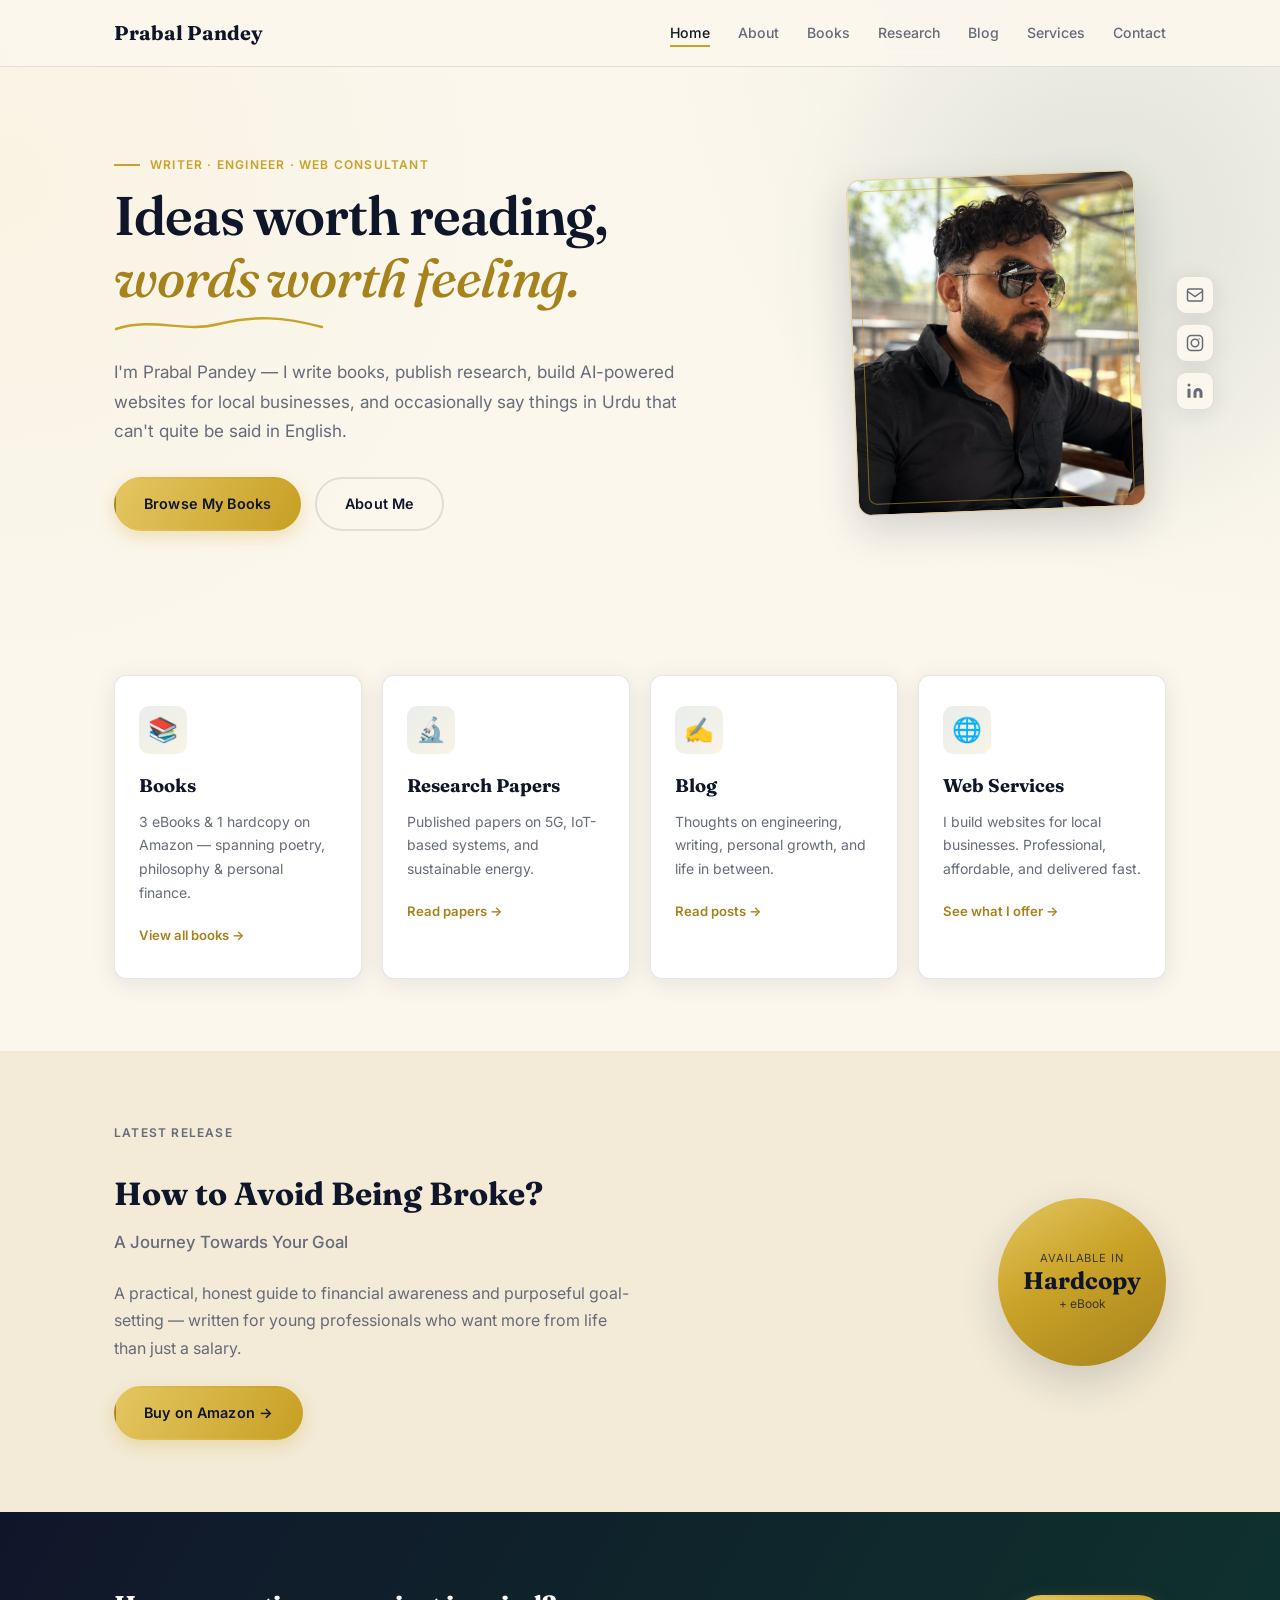
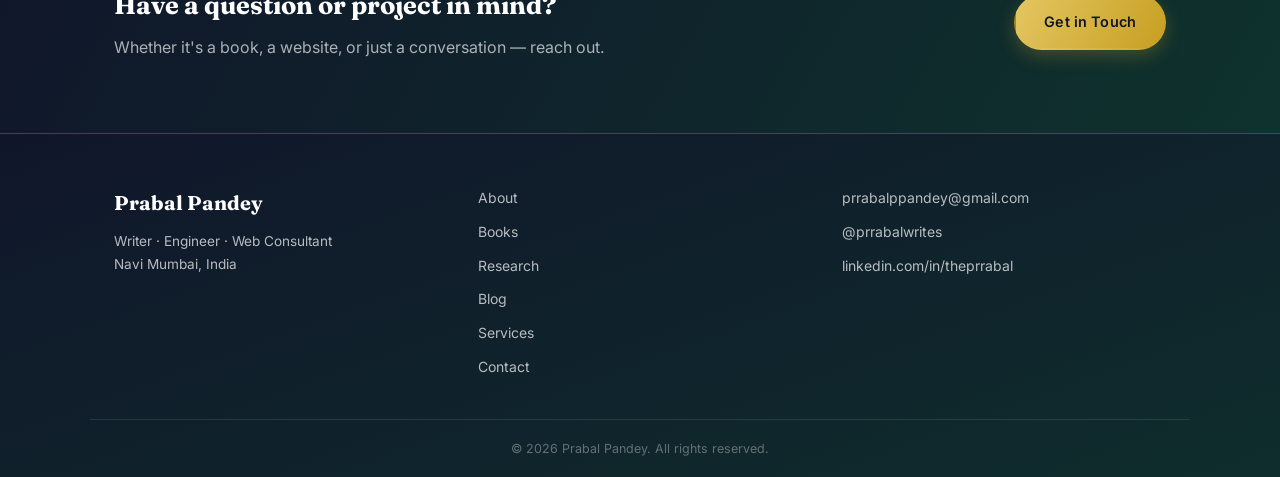
==== commit 638ba1de: "Add files via upload" ====
--- a/index.html
+++ b/index.html
@@ -3,9 +3,11 @@
 <head>
 <meta charset="UTF-8">
 <meta name="viewport" content="width=device-width, initial-scale=1.0">
+<meta name="description" content="Prabal Pandey — writer, Electronics & Telecom engineer, and web consultant in Navi Mumbai. Author of four books, published researcher, and website builder for local businesses.">
+<link rel="icon" type="image/svg+xml" href="data:image/svg+xml,%3Csvg xmlns='http://www.w3.org/2000/svg' viewBox='0 0 64 64'%3E%3Ccircle cx='32' cy='32' r='32' fill='%2310162A'/%3E%3Ctext x='32' y='42' font-family='Georgia,serif' font-size='26' fill='%23C9A227' text-anchor='middle'%3EPP%3C/text%3E%3C/svg%3E">
 <title>Prabal Pandey — Writer, Engineer & Web Consultant</title>
 <link rel="preconnect" href="https://fonts.googleapis.com">
-<link href="https://fonts.googleapis.com/css2?family=Playfair+Display:ital,wght@0,400;0,600;0,700;1,400;1,600&family=Inter:wght@300;400;500;600&family=Noto+Sans+Devanagari:wght@400;500&display=swap" rel="stylesheet">
+<link href="https://fonts.googleapis.com/css2?family=Fraunces:ital,opsz,wght@0,9..144,400;0,9..144,500;0,9..144,600;0,9..144,700;1,9..144,500;1,9..144,600&family=Inter:wght@300;400;500;600&family=Noto+Sans+Devanagari:wght@400;500&display=swap" rel="stylesheet">
 <link rel="stylesheet" href="style.css">
 </head>
 <body>
@@ -33,9 +35,12 @@
   <section class="hero">
     <div class="container hero-inner">
       <div class="hero-text">
-        <p class="eyebrow">Writer · Engineer · Web Consultant</p>
+        <p class="eyebrow eyebrow-lede">Writer · Engineer · Web Consultant</p>
         <h1>Ideas worth reading,<br><em>words worth feeling.</em></h1>
-        <p class="hero-sub">I'm Prabal Pandey — I write books, publish research, build websites for local businesses, and occasionally say things in Urdu that can't quite be said in English.</p>
+        <svg class="hero-flourish" viewBox="0 0 210 20" xmlns="http://www.w3.org/2000/svg" aria-hidden="true">
+          <path d="M2 14 C 40 2, 70 18, 105 9 S 170 2, 208 12" />
+        </svg>
+        <p class="hero-sub">I'm Prabal Pandey — I write books, publish research, build AI-powered websites for local businesses, and occasionally say things in Urdu that can't quite be said in English.</p>
         <div class="hero-cta">
           <a href="books.html" class="btn btn-primary">Browse My Books</a>
           <a href="about.html" class="btn btn-ghost">About Me</a>
@@ -65,25 +70,25 @@
   <section class="quick-nav section-pad">
     <div class="container">
       <div class="cards-grid">
-        <a href="books.html" class="card">
+        <a href="books.html" class="card reveal">
           <div class="card-icon">📚</div>
           <h3>Books</h3>
           <p>3 eBooks & 1 hardcopy on Amazon — spanning poetry, philosophy & personal finance.</p>
           <span class="card-link">View all books →</span>
         </a>
-        <a href="research.html" class="card">
+        <a href="research.html" class="card reveal">
           <div class="card-icon">🔬</div>
           <h3>Research Papers</h3>
           <p>Published papers on 5G, IoT-based systems, and sustainable energy.</p>
           <span class="card-link">Read papers →</span>
         </a>
-        <a href="blog.html" class="card">
+        <a href="blog.html" class="card reveal">
           <div class="card-icon">✍️</div>
           <h3>Blog</h3>
           <p>Thoughts on engineering, writing, personal growth, and life in between.</p>
           <span class="card-link">Read posts →</span>
         </a>
-        <a href="services.html" class="card">
+        <a href="services.html" class="card reveal">
           <div class="card-icon">🌐</div>
           <h3>Web Services</h3>
           <p>I build websites for local businesses. Professional, affordable, and delivered fast.</p>
@@ -146,9 +151,17 @@
     </div>
   </div>
   <div class="footer-bottom">
-    <p>© 2025 Prabal Pandey. All rights reserved.</p>
+    <p>© 2026 Prabal Pandey. All rights reserved.</p>
   </div>
 </footer>
 
+<script>
+(function(){
+  var io = new IntersectionObserver(function(entries){
+    entries.forEach(function(e){ if (e.isIntersecting) { e.target.classList.add("is-visible"); io.unobserve(e.target); } });
+  }, { threshold: 0.15 });
+  document.querySelectorAll(".reveal").forEach(function(el){ io.observe(el); });
+})();
+</script>
 </body>
 </html>
--- a/style.css
+++ b/style.css
@@ -1,21 +1,25 @@
 /* ============================================================
    PRABAL PANDEY — Personal Website Stylesheet
-   Design: Warm ivory + deep navy + saffron accent
-   Fonts: Playfair Display (display) / Inter (body) / Noto Sans Devanagari
+   Design: Ink navy + deep emerald + brass gold — "ledger & manuscript"
+   Fonts: Fraunces (display) / Inter (body) / Noto Sans Devanagari
    ============================================================ */
 
 :root {
-  --ivory:   #FAF7F2;
-  --ivory-d: #F0EBE1;
-  --navy:    #1A1F36;
-  --navy-m:  #2D3355;
-  --saffron: #E07B39;
-  --saffron-d: #C4622A;
-  --grey:    #6B7280;
-  --grey-l:  #9CA3AF;
-  --line:    rgba(26,31,54,0.10);
-  --radius:  6px;
-  --shadow:  0 2px 16px rgba(26,31,54,0.08);
+  --ivory:   #FBF7ED;
+  --ivory-d: #F3EBD8;
+  --navy:    #10162A;
+  --navy-m:  #1B2A4A;
+  --emerald: #0E3B2E;
+  --emerald-l: #175943;
+  --saffron: #C9A227;
+  --saffron-d: #A6821D;
+  --saffron-l: #E4C662;
+  --grey:    #666B78;
+  --grey-l:  #98957F;
+  --line:    rgba(16,22,42,0.11);
+  --radius:  8px;
+  --shadow:  0 4px 24px rgba(16,22,42,0.09);
+  --shadow-lift: 0 16px 40px rgba(16,22,42,0.16);
   --max-w:   1100px;
 }
 
@@ -29,11 +33,25 @@
   font-size: 16px;
   line-height: 1.7;
   -webkit-font-smoothing: antialiased;
+  background-image:
+    radial-gradient(circle at 100% 0%, rgba(14,59,46,0.05), transparent 40%),
+    radial-gradient(circle at 0% 20%, rgba(201,162,39,0.05), transparent 35%);
+  background-attachment: fixed;
 }
 
 ::selection { background: var(--saffron); color: #fff; }
 a { color: inherit; text-decoration: none; }
 img { max-width: 100%; display: block; }
+
+/* Fraunces optical-size trick: headings get the 'display' cut */
+h1, h2, h3, h4, .logo, .eyebrow-serif {
+  font-family: 'Fraunces', serif;
+  font-optical-sizing: auto;
+}
+
+/* ---- Scroll reveal ---- */
+.reveal { opacity: 0; transform: translateY(18px); transition: opacity 0.7s ease, transform 0.7s ease; }
+.reveal.is-visible { opacity: 1; transform: translateY(0); }
 
 /* ---- Utilities ---- */
 .container { max-width: var(--max-w); margin: 0 auto; padding: 0 24px; }
@@ -52,31 +70,35 @@
 /* ---- Buttons ---- */
 .btn {
   display: inline-block;
-  padding: 12px 26px;
-  border-radius: var(--radius);
+  padding: 13px 28px;
+  border-radius: 100px;
   font-size: 0.9rem;
   font-weight: 600;
-  transition: all 0.2s ease;
+  transition: all 0.25s cubic-bezier(.2,.7,.3,1);
   cursor: pointer;
+  letter-spacing: 0.01em;
 }
 .btn-primary {
-  background: var(--saffron);
-  color: #fff;
-  border: 2px solid var(--saffron);
-}
-.btn-primary:hover { background: var(--saffron-d); border-color: var(--saffron-d); transform: translateY(-1px); }
+  background: linear-gradient(120deg, var(--saffron-l) 0%, var(--saffron) 55%, var(--saffron-d) 100%);
+  background-size: 180% 100%;
+  background-position: 0% 0%;
+  color: var(--navy);
+  border: 2px solid transparent;
+  box-shadow: 0 6px 18px rgba(201,162,39,0.28);
+}
+.btn-primary:hover { background-position: 100% 0%; transform: translateY(-2px); box-shadow: 0 10px 24px rgba(201,162,39,0.38); }
 .btn-ghost {
   background: transparent;
   color: var(--navy);
   border: 2px solid var(--line);
 }
-.btn-ghost:hover { border-color: var(--navy); transform: translateY(-1px); }
+.btn-ghost:hover { border-color: var(--saffron); color: var(--saffron-d); transform: translateY(-2px); }
 
 /* ---- Header / Nav ---- */
 .site-header {
   position: sticky; top: 0; z-index: 100;
-  background: rgba(250,247,242,0.95);
-  backdrop-filter: blur(8px);
+  background: rgba(251,247,237,0.92);
+  backdrop-filter: blur(10px);
   border-bottom: 1px solid var(--line);
 }
 .nav-inner {
@@ -87,7 +109,7 @@
   padding-bottom: 16px;
 }
 .logo {
-  font-family: 'Playfair Display', serif;
+  font-family: 'Fraunces', serif;
   font-weight: 700;
   font-size: 1.25rem;
   color: var(--navy);
@@ -133,37 +155,73 @@
 }
 
 /* ---- Hero ---- */
-.hero { padding: 80px 0 64px; }
+.hero { padding: 88px 0 72px; position: relative; overflow: hidden; }
+.hero::before {
+  content: '';
+  position: absolute;
+  top: -20%; right: -8%;
+  width: 620px; height: 620px;
+  background: radial-gradient(circle, rgba(14,59,46,0.10) 0%, rgba(14,59,46,0) 70%);
+  pointer-events: none;
+}
 .hero-inner {
   display: grid;
   grid-template-columns: 1fr 340px;
   gap: 60px;
   align-items: center;
-}
+  position: relative;
+}
+.hero-text { position: relative; }
+.eyebrow.eyebrow-lede { display: flex; align-items: center; gap: 10px; }
+.eyebrow.eyebrow-lede::before { content: ''; width: 26px; height: 1.5px; background: var(--saffron); display: inline-block; }
 .hero h1 {
-  font-family: 'Playfair Display', serif;
-  font-size: clamp(2.2rem, 4.5vw, 3.2rem);
-  line-height: 1.15;
+  font-family: 'Fraunces', serif;
+  font-weight: 600;
+  font-size: clamp(2.3rem, 4.5vw, 3.4rem);
+  line-height: 1.14;
   letter-spacing: -0.02em;
-  margin-bottom: 20px;
-}
-.hero h1 em { color: var(--saffron); font-style: italic; }
+  margin-bottom: 6px;
+}
+.hero h1 em { color: var(--saffron-d); font-style: italic; font-weight: 500; }
+.hero-flourish { width: 210px; height: 20px; margin-bottom: 22px; display: block; }
+.hero-flourish path {
+  fill: none;
+  stroke: var(--saffron);
+  stroke-width: 2.5;
+  stroke-linecap: round;
+  stroke-dasharray: 260;
+  stroke-dashoffset: 260;
+  animation: draw-flourish 1.4s 0.3s cubic-bezier(.3,.8,.4,1) forwards;
+}
+@keyframes draw-flourish { to { stroke-dashoffset: 0; } }
 .hero-sub {
   color: var(--grey);
   max-width: 52ch;
-  margin-bottom: 30px;
-  font-size: 1.05rem;
+  margin-bottom: 32px;
+  font-size: 1.07rem;
 }
 .hero-cta { display: flex; gap: 14px; flex-wrap: wrap; }
-.hero-image { position: relative; }
+.hero-image { position: relative; display: flex; justify-content: center; }
 .photo-frame {
-  width: 280px; height: 320px;
-  border-radius: 12px;
+  width: 288px; height: 336px;
+  border-radius: 14px;
   overflow: hidden;
   background: var(--ivory-d);
-  border: 1px solid var(--line);
-  box-shadow: var(--shadow);
+  border: 1px solid rgba(201,162,39,0.35);
+  box-shadow: var(--shadow-lift);
   position: relative;
+  transform: rotate(-2.2deg);
+  transition: transform 0.4s cubic-bezier(.2,.7,.3,1);
+}
+.photo-frame:hover { transform: rotate(0deg) scale(1.015); }
+.photo-frame::after {
+  content: '';
+  position: absolute;
+  inset: 10px;
+  border: 1px solid rgba(201,162,39,0.55);
+  border-radius: 8px;
+  pointer-events: none;
+  z-index: 2;
 }
 .photo-frame img {
   width: 100%; height: 100%;
@@ -175,7 +233,7 @@
   width: 100%; height: 100%;
   align-items: center;
   justify-content: center;
-  font-family: 'Playfair Display', serif;
+  font-family: 'Fraunces', serif;
   font-size: 3rem;
   color: var(--grey-l);
 }
@@ -192,7 +250,7 @@
 }
 .social-icon {
   width: 38px; height: 38px;
-  border-radius: 8px;
+  border-radius: 10px;
   border: 1px solid var(--line);
   background: var(--ivory);
   display: flex; align-items: center; justify-content: center;
@@ -201,7 +259,7 @@
   box-shadow: var(--shadow);
 }
 .social-icon svg { width: 18px; height: 18px; }
-.social-icon:hover { color: var(--saffron); border-color: var(--saffron); transform: translateX(-2px); }
+.social-icon:hover { color: var(--saffron-d); border-color: var(--saffron); transform: translateX(-2px); }
 
 /* ---- Cards grid ---- */
 .cards-grid {
@@ -212,21 +270,38 @@
 .card {
   background: #fff;
   border: 1px solid var(--line);
+  border-radius: 12px;
+  padding: 30px 24px;
+  transition: all 0.28s cubic-bezier(.2,.7,.3,1);
+  display: block;
+  box-shadow: var(--shadow);
+  position: relative;
+  overflow: hidden;
+}
+.card::before {
+  content: '';
+  position: absolute; top: 0; left: 0; right: 0; height: 3px;
+  background: linear-gradient(90deg, var(--emerald-l), var(--saffron));
+  transform: scaleX(0); transform-origin: left;
+  transition: transform 0.3s ease;
+}
+.card:hover { transform: translateY(-6px); border-color: rgba(201,162,39,0.4); box-shadow: var(--shadow-lift); }
+.card:hover::before { transform: scaleX(1); }
+.card-icon {
+  width: 48px; height: 48px;
   border-radius: 10px;
-  padding: 28px 24px;
-  transition: all 0.2s ease;
-  display: block;
-  box-shadow: var(--shadow);
-}
-.card:hover { transform: translateY(-4px); border-color: var(--saffron); box-shadow: 0 8px 28px rgba(224,123,57,0.12); }
-.card-icon { font-size: 1.8rem; margin-bottom: 14px; }
+  background: linear-gradient(135deg, rgba(14,59,46,0.09), rgba(201,162,39,0.12));
+  display: flex; align-items: center; justify-content: center;
+  font-size: 1.5rem;
+  margin-bottom: 16px;
+}
 .card h3 {
-  font-family: 'Playfair Display', serif;
+  font-family: 'Fraunces', serif;
   font-size: 1.15rem;
   margin-bottom: 8px;
 }
 .card p { font-size: 0.875rem; color: var(--grey); margin-bottom: 16px; }
-.card-link { font-size: 0.82rem; font-weight: 600; color: var(--saffron); }
+.card-link { font-size: 0.82rem; font-weight: 600; color: var(--saffron-d); }
 
 /* ---- Featured book ---- */
 .featured-inner {
@@ -236,30 +311,31 @@
   align-items: center;
 }
 .featured-text h2 {
-  font-family: 'Playfair Display', serif;
+  font-family: 'Fraunces', serif;
   font-size: 2rem;
   margin-bottom: 6px;
 }
 .book-sub { font-weight: 500; color: var(--grey); margin-bottom: 16px; font-size: 1.05rem; }
 .featured-text p { color: var(--grey); max-width: 52ch; margin-bottom: 24px; }
 .book-badge {
-  width: 160px; height: 160px;
+  width: 168px; height: 168px;
   border-radius: 50%;
-  background: var(--saffron);
-  color: #fff;
+  background: linear-gradient(150deg, var(--saffron-l) 0%, var(--saffron) 45%, var(--saffron-d) 100%);
+  color: var(--navy);
   display: flex;
   flex-direction: column;
   align-items: center;
   justify-content: center;
   text-align: center;
   padding: 16px;
-}
-.badge-label { font-size: 0.7rem; text-transform: uppercase; letter-spacing: 0.08em; opacity: 0.8; }
-.badge-format { font-family: 'Playfair Display', serif; font-size: 1.5rem; font-weight: 700; line-height: 1.1; }
-.badge-sub { font-size: 0.75rem; opacity: 0.85; }
+  box-shadow: var(--shadow-lift);
+}
+.badge-label { font-size: 0.7rem; text-transform: uppercase; letter-spacing: 0.08em; opacity: 0.75; }
+.badge-format { font-family: 'Fraunces', serif; font-size: 1.5rem; font-weight: 700; line-height: 1.1; }
+.badge-sub { font-size: 0.75rem; opacity: 0.75; }
 
 /* ---- Enquiry strip ---- */
-.enquiry-strip { background: var(--navy); }
+.enquiry-strip { background: linear-gradient(120deg, var(--navy) 0%, var(--emerald) 130%); }
 .enquiry-inner {
   display: flex;
   align-items: center;
@@ -268,7 +344,7 @@
   flex-wrap: wrap;
 }
 .enquiry-strip h2 {
-  font-family: 'Playfair Display', serif;
+  font-family: 'Fraunces', serif;
   font-size: 1.6rem;
   color: #fff;
   margin-bottom: 6px;
@@ -278,17 +354,20 @@
 
 /* ---- Page Hero (inner pages) ---- */
 .page-hero {
-  background: var(--navy);
-  padding: 60px 0;
+  background: linear-gradient(125deg, var(--navy) 0%, var(--emerald) 140%);
+  padding: 64px 0;
   text-align: center;
+  position: relative;
+  border-bottom: 1px solid rgba(201,162,39,0.3);
 }
 .page-hero h1 {
-  font-family: 'Playfair Display', serif;
-  font-size: 2.4rem;
+  font-family: 'Fraunces', serif;
+  font-weight: 600;
+  font-size: 2.5rem;
   color: #fff;
   margin-bottom: 12px;
 }
-.page-hero p { color: rgba(255,255,255,0.65); max-width: 50ch; margin: 0 auto; }
+.page-hero p { color: rgba(255,255,255,0.68); max-width: 50ch; margin: 0 auto; }
 
 /* ---- About page ---- */
 .about-grid {
@@ -298,20 +377,28 @@
   align-items: start;
 }
 .about-photo {
-  border-radius: 12px;
+  border-radius: 14px;
   overflow: hidden;
-  border: 1px solid var(--line);
-  box-shadow: var(--shadow);
+  border: 1px solid rgba(201,162,39,0.35);
+  box-shadow: var(--shadow-lift);
   height: 400px;
   background: var(--ivory-d);
   position: relative;
 }
+.about-photo::after {
+  content: '';
+  position: absolute;
+  inset: 10px;
+  border: 1px solid rgba(201,162,39,0.55);
+  border-radius: 8px;
+  pointer-events: none;
+}
 .about-photo img { width: 100%; height: 100%; object-fit: cover; object-position: top center; }
-.about-photo .photo-placeholder { display: none; width: 100%; height: 100%; align-items: center; justify-content: center; font-family: 'Playfair Display', serif; font-size: 4rem; color: var(--grey-l); }
+.about-photo .photo-placeholder { display: none; width: 100%; height: 100%; align-items: center; justify-content: center; font-family: 'Fraunces', serif; font-size: 4rem; color: var(--grey-l); }
 .about-photo.no-photo img { display: none; }
 .about-photo.no-photo .photo-placeholder { display: flex; }
 .about-content h2 {
-  font-family: 'Playfair Display', serif;
+  font-family: 'Fraunces', serif;
   font-size: 2rem;
   margin-bottom: 6px;
 }
@@ -352,11 +439,21 @@
   justify-content: center;
   font-size: 2rem;
   flex-shrink: 0;
-}
-.book-spine.ebook { background: linear-gradient(135deg, #E07B39 0%, #C4622A 100%); }
-.book-spine.hardcopy { background: linear-gradient(135deg, #1A1F36 0%, #2D3355 100%); }
+  position: relative;
+  overflow: hidden;
+}
+.book-spine img {
+  position: absolute;
+  inset: 0;
+  width: 100%;
+  height: 100%;
+  object-fit: cover;
+}
+.spine-emoji { position: relative; z-index: 0; }
+.book-spine.ebook { background: linear-gradient(135deg, #C9A227 0%, #A6821D 100%); }
+.book-spine.hardcopy { background: linear-gradient(135deg, #10162A 0%, #1B2A4A 100%); }
 .book-info h3 {
-  font-family: 'Playfair Display', serif;
+  font-family: 'Fraunces', serif;
   font-size: 1.3rem;
   margin-bottom: 6px;
 }
@@ -370,7 +467,7 @@
   margin-bottom: 12px;
   font-weight: 600;
 }
-.book-format.ebook { background: rgba(224,123,57,0.12); color: var(--saffron-d); }
+.book-format.ebook { background: rgba(201,162,39,0.12); color: var(--saffron-d); }
 .book-format.hardcopy { background: rgba(26,31,54,0.08); color: var(--navy); }
 .book-info p { color: var(--grey); font-size: 0.92rem; }
 .book-cta { flex-shrink: 0; }
@@ -400,7 +497,7 @@
   font-weight: 600;
   padding: 3px 10px;
   border-radius: 100px;
-  background: rgba(224,123,57,0.1);
+  background: rgba(201,162,39,0.1);
   color: var(--saffron-d);
 }
 .paper-journal {
@@ -408,7 +505,7 @@
   color: var(--grey-l);
 }
 .paper-card h3 {
-  font-family: 'Playfair Display', serif;
+  font-family: 'Fraunces', serif;
   font-size: 1.15rem;
   margin-bottom: 8px;
 }
@@ -445,7 +542,7 @@
 }
 .blog-body { padding: 22px; }
 .blog-date { font-size: 0.75rem; color: var(--grey-l); margin-bottom: 8px; }
-.blog-body h3 { font-family: 'Playfair Display', serif; font-size: 1.1rem; margin-bottom: 8px; }
+.blog-body h3 { font-family: 'Fraunces', serif; font-size: 1.1rem; margin-bottom: 8px; }
 .blog-body p { font-size: 0.875rem; color: var(--grey); margin-bottom: 16px; }
 .blog-link { font-size: 0.82rem; font-weight: 600; color: var(--saffron); }
 
@@ -457,7 +554,7 @@
   border-radius: 10px;
 }
 .blog-coming .big-icon { font-size: 3rem; margin-bottom: 16px; }
-.blog-coming h3 { font-family: 'Playfair Display', serif; font-size: 1.5rem; margin-bottom: 10px; }
+.blog-coming h3 { font-family: 'Fraunces', serif; font-size: 1.5rem; margin-bottom: 10px; }
 .blog-coming p { color: var(--grey); max-width: 42ch; margin: 0 auto 24px; }
 
 /* ---- Services page ---- */
@@ -468,7 +565,7 @@
   padding: 64px 24px 0;
 }
 .services-hero-text h2 {
-  font-family: 'Playfair Display', serif;
+  font-family: 'Fraunces', serif;
   font-size: 2rem;
   margin-bottom: 14px;
 }
@@ -488,7 +585,7 @@
   box-shadow: var(--shadow);
 }
 .service-icon { font-size: 2rem; margin-bottom: 14px; }
-.service-card h3 { font-family: 'Playfair Display', serif; font-size: 1.15rem; margin-bottom: 10px; }
+.service-card h3 { font-family: 'Fraunces', serif; font-size: 1.15rem; margin-bottom: 10px; }
 .service-card p { font-size: 0.875rem; color: var(--grey); margin-bottom: 16px; }
 .service-list { list-style: none; margin-bottom: 16px; }
 .service-list li {
@@ -502,7 +599,7 @@
 
 .portfolio-strip { margin-top: 48px; }
 .portfolio-strip h3 {
-  font-family: 'Playfair Display', serif;
+  font-family: 'Fraunces', serif;
   font-size: 1.3rem;
   margin-bottom: 20px;
 }
@@ -518,7 +615,7 @@
   flex-wrap: wrap;
   gap: 12px;
 }
-.portfolio-info h4 { font-family: 'Playfair Display', serif; font-size: 1rem; }
+.portfolio-info h4 { font-family: 'Fraunces', serif; font-size: 1rem; }
 .portfolio-info p { font-size: 0.83rem; color: var(--grey); }
 .portfolio-item a { font-size: 0.85rem; font-weight: 600; color: var(--saffron); }
 
@@ -529,7 +626,7 @@
   gap: 52px;
   align-items: start;
 }
-.contact-info h2 { font-family: 'Playfair Display', serif; font-size: 2rem; margin-bottom: 14px; }
+.contact-info h2 { font-family: 'Fraunces', serif; font-size: 2rem; margin-bottom: 14px; }
 .contact-info p { color: var(--grey); margin-bottom: 28px; }
 .contact-items { display: flex; flex-direction: column; gap: 16px; }
 .contact-item {
@@ -558,7 +655,7 @@
   box-shadow: var(--shadow);
 }
 .enquiry-form-wrap h3 {
-  font-family: 'Playfair Display', serif;
+  font-family: 'Fraunces', serif;
   font-size: 1.4rem;
   margin-bottom: 24px;
 }
@@ -596,13 +693,14 @@
   color: var(--grey);
 }
 .form-success .success-icon { font-size: 2.5rem; margin-bottom: 12px; }
-.form-success h4 { font-family: 'Playfair Display', serif; font-size: 1.3rem; color: var(--navy); margin-bottom: 8px; }
+.form-success h4 { font-family: 'Fraunces', serif; font-size: 1.3rem; color: var(--navy); margin-bottom: 8px; }
 
 /* ---- Footer ---- */
 .site-footer {
-  background: var(--navy);
+  background: linear-gradient(160deg, var(--navy) 0%, var(--emerald) 160%);
   color: rgba(255,255,255,0.7);
   padding: 52px 0 0;
+  border-top: 1px solid rgba(201,162,39,0.3);
 }
 .footer-inner {
   display: grid;
